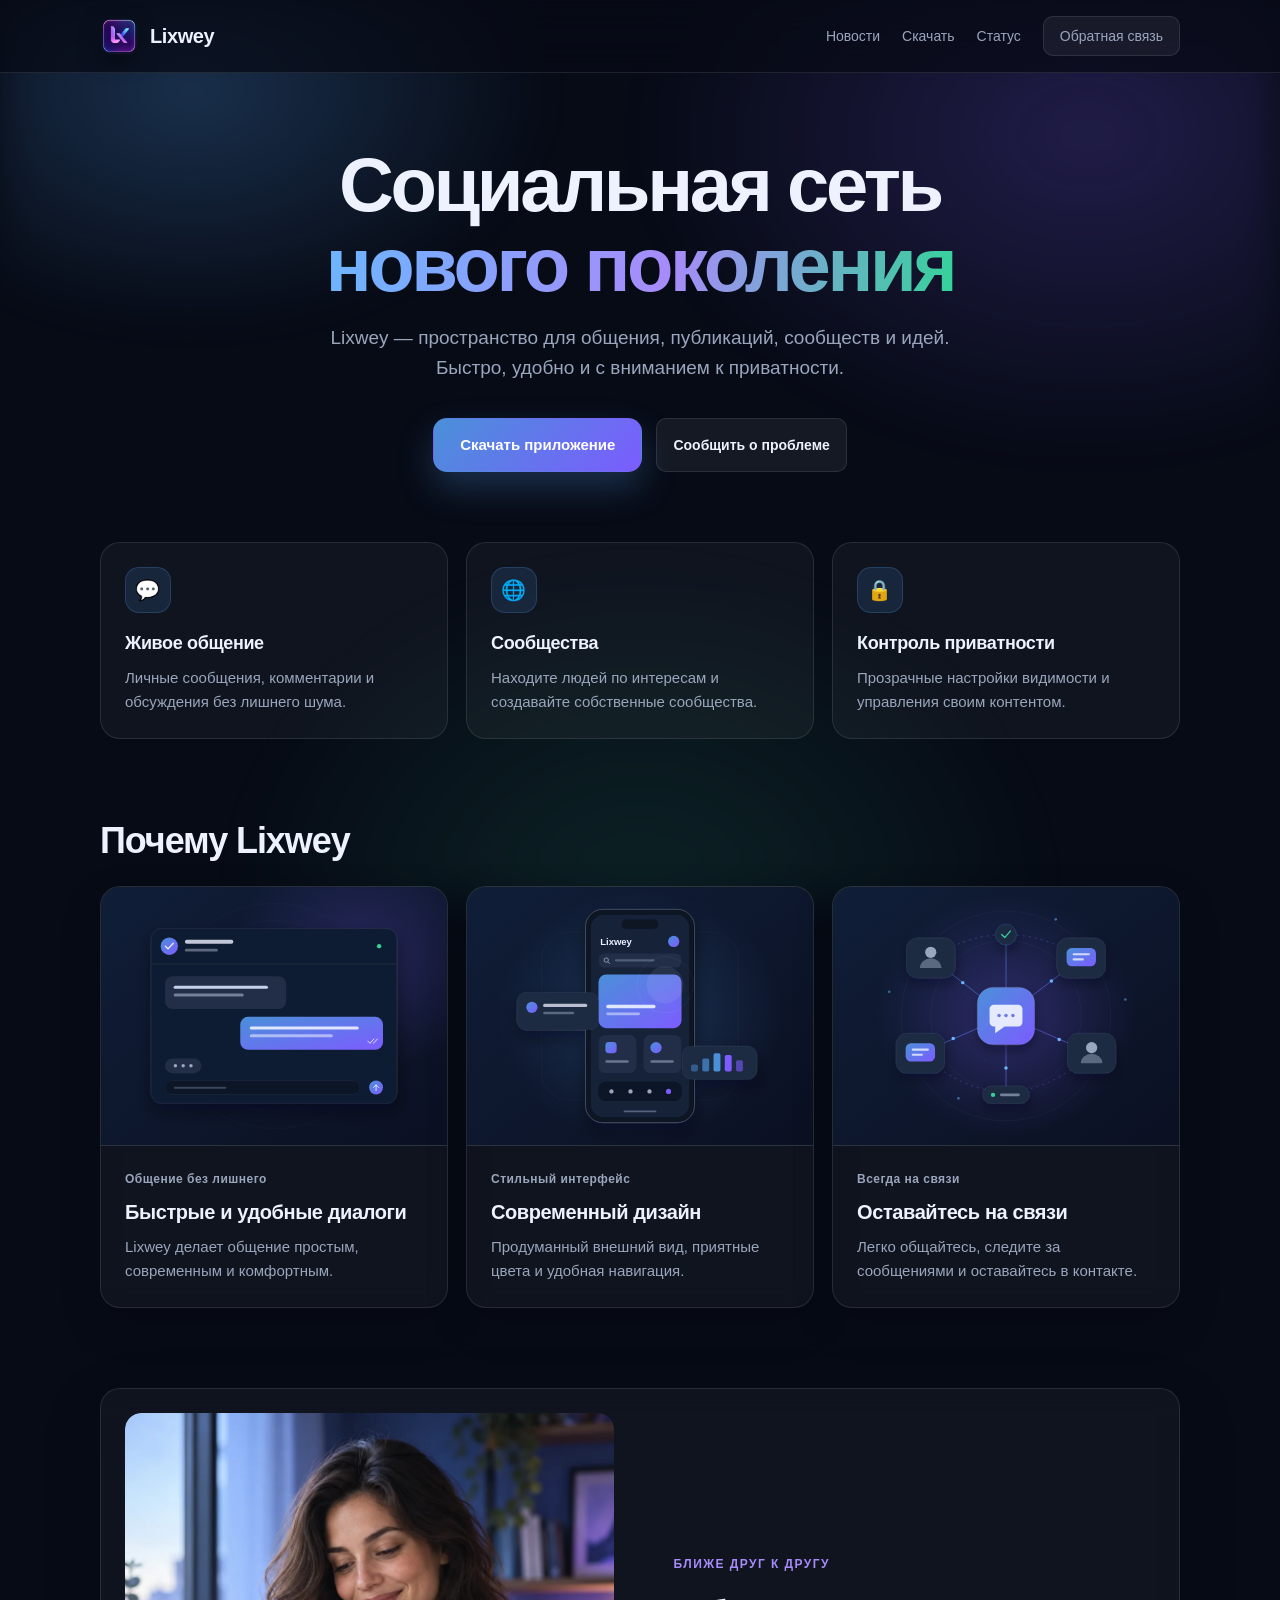
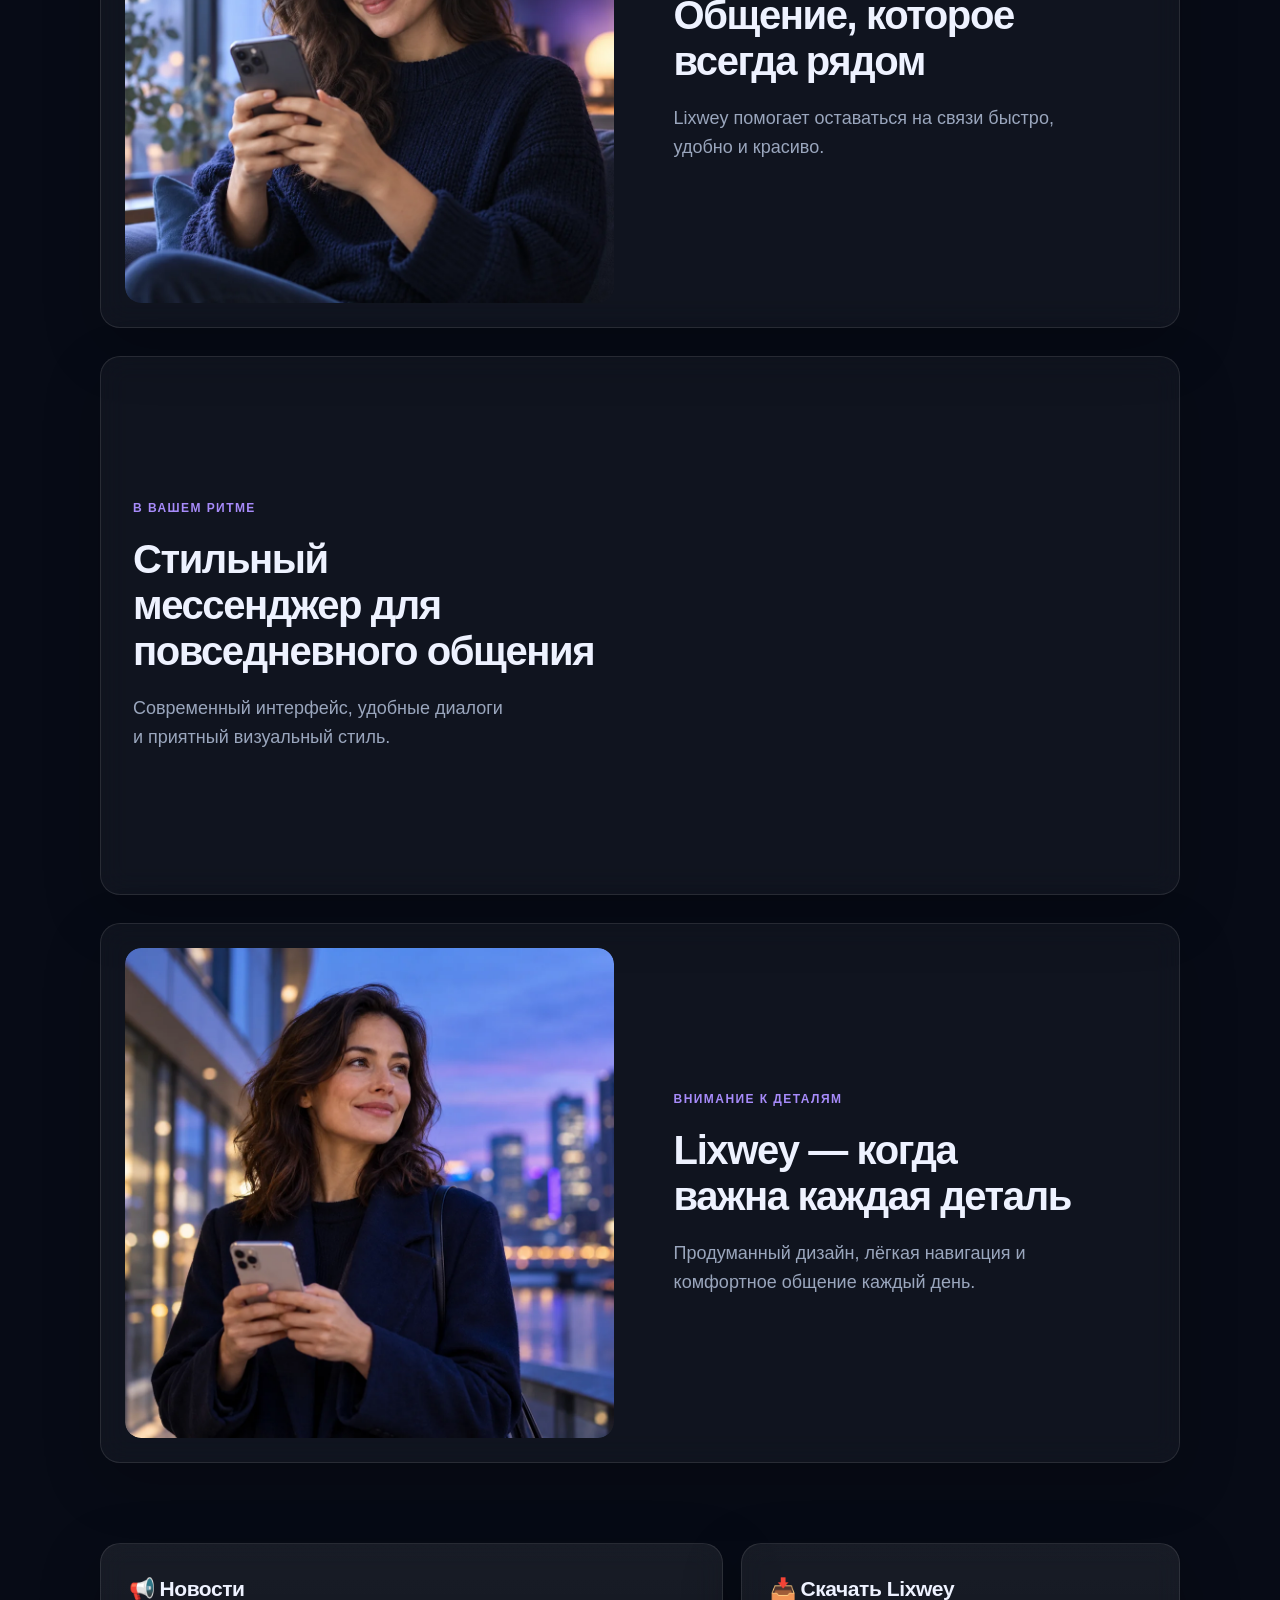
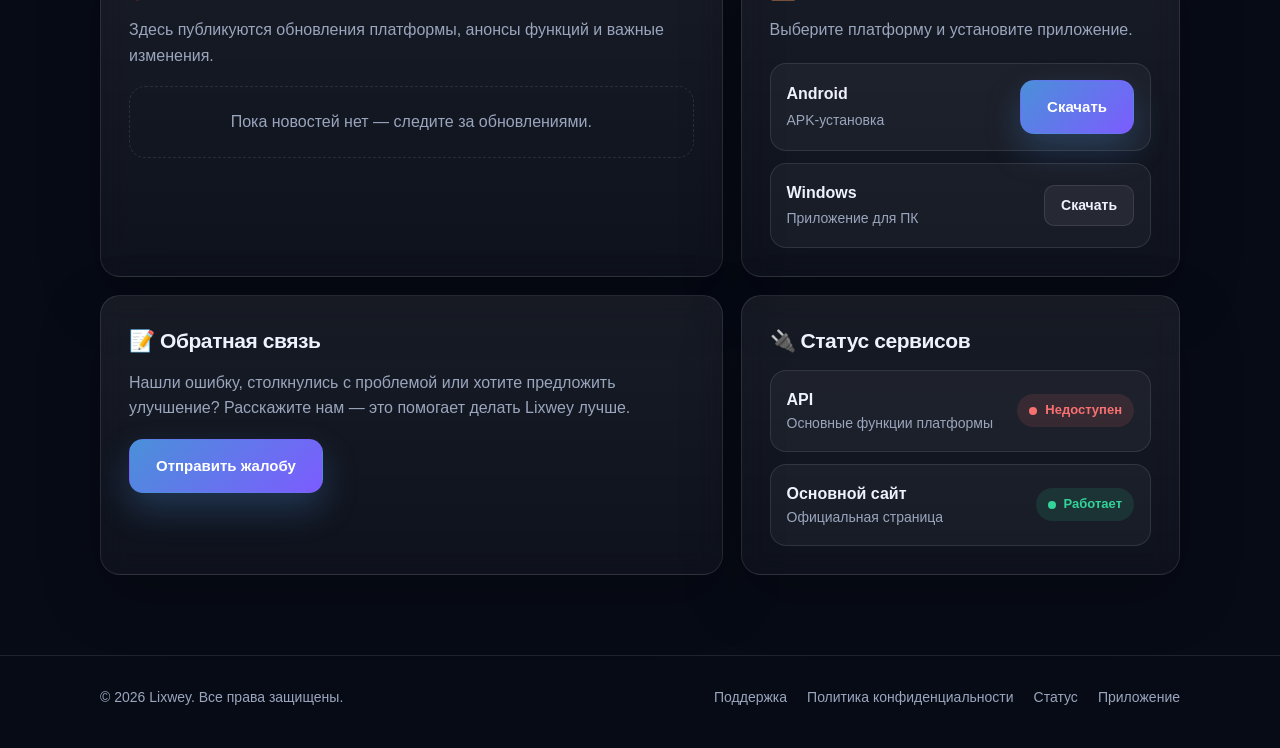
==== index.html @ d2d4502a "Add Windows download page" ====
<!DOCTYPE html>
<html lang="ru">
<head>
  <meta charset="utf-8">
  <meta name="viewport" content="width=device-width, initial-scale=1">
  <title>Lixwey — социальная сеть нового поколения</title>
  <meta name="description" content="Lixwey — современная социальная сеть для общения, публикаций и сообществ.">
  <link rel="icon" type="image/png" href="favicon.png">
  <link rel="apple-touch-icon" href="favicon.png">
    <link rel="stylesheet" href="css/style.css">
  
  <style>
    /* Стили только для главной страницы */
    .hero { padding: 48px 0 70px; text-align: center; }
    .badge { display: inline-flex; align-items: center; gap: 8px; padding: 7px 14px; border-radius: 999px; border: 1px solid var(--border); background: rgba(255, 255, 255, .05); color: var(--muted); font-size: 13px; font-weight: 600; }
    .badge::before { content: ""; width: 8px; height: 8px; border-radius: 50%; background: var(--ok); box-shadow: 0 0 0 4px rgba(52, 211, 153, .15); }
    h1 { margin: 24px auto 18px; max-width: 820px; font-size: clamp(40px, 7vw, 76px); line-height: 1.05; letter-spacing: -.045em; font-weight: 850; }
    .gradient-text { background: linear-gradient(100deg, #6cb6ff, #a78bfa 55%, #34d399); -webkit-background-clip: text; background-clip: text; color: transparent; }
    .hero p { max-width: 620px; margin: 0 auto 34px; color: var(--muted); font-size: clamp(16px, 2vw, 19px); }
    .actions { display: flex; flex-wrap: wrap; justify-content: center; gap: 14px; }
    
    .grid { display: grid; grid-template-columns: repeat(12, 1fr); gap: 18px; padding-bottom: 80px; }
    .card { grid-column: span 12; padding: 28px; border-radius: var(--radius); border: 1px solid var(--border); background: linear-gradient(180deg, rgba(255,255,255,.07), rgba(255,255,255,.03)); backdrop-filter: blur(14px); box-shadow: 0 20px 60px rgba(0,0,0,.25); transition: transform .25s ease, border-color .25s ease; }
    .card:hover { transform: translateY(-4px); border-color: rgba(124, 92, 255, .35); }
    .card h2 { display: flex; align-items: center; gap: 10px; margin-bottom: 12px; font-size: 21px; letter-spacing: -.02em; }
    .card p { color: var(--muted); }
    .span-7 { grid-column: span 7; }
    .span-5 { grid-column: span 5; }
    
    .empty { margin-top: 18px; padding: 22px; text-align: center; border: 1px dashed var(--border); border-radius: 16px; color: var(--muted); }
    .download-list { margin-top: 20px; display: grid; gap: 12px; }
    .platform { display: flex; align-items: center; justify-content: space-between; gap: 16px; padding: 16px; border-radius: 16px; background: rgba(255,255,255,.04); border: 1px solid var(--border); }
    .platform strong { display: block; }
    .platform span { color: var(--muted); font-size: 14px; }
    
    .status { display: inline-flex; align-items: center; gap: 8px; padding: 6px 12px; border-radius: 999px; font-size: 13px; font-weight: 700; white-space: nowrap; }
    .status::before { content: ""; width: 8px; height: 8px; border-radius: 50%; background: currentColor; }
    .status-ok { color: var(--ok); background: rgba(52, 211, 153, .12); }
    .status-warn { color: var(--warn); background: rgba(251, 191, 36, .12); }
    .status-err { color: #f87171; background: rgba(248, 113, 113, .12); }
    .status-row { display: flex; align-items: center; justify-content: space-between; gap: 14px; padding: 16px; border-radius: 16px; background: rgba(255,255,255,.04); border: 1px solid var(--border); }
    .status-row + .status-row { margin-top: 12px; }
    
    .features { display: grid; grid-template-columns: repeat(3, 1fr); gap: 18px; margin-bottom: 80px; }
    .feature { padding: 24px; border-radius: var(--radius); border: 1px solid var(--border); background: rgba(255,255,255,.04); }
    .feature-icon { width: 46px; height: 46px; display: grid; place-items: center; margin-bottom: 16px; border-radius: 14px; font-size: 20px; background: rgba(74, 144, 217, .15); border: 1px solid rgba(74, 144, 217, .25); }
    .feature h3 { margin-bottom: 8px; font-size: 18px; letter-spacing: -.02em; }
    .feature p { color: var(--muted); font-size: 15px; }
    
    .lixwey-showcase { margin-bottom: 80px; }
    .lixwey-showcase h2 { margin-bottom: 24px; font-size: clamp(26px, 4vw, 36px); line-height: 1.2; letter-spacing: -.03em; }
    .lixwey-showcase-grid { display: grid; grid-template-columns: repeat(3, minmax(0, 1fr)); gap: 18px; }
    .lixwey-showcase-card { min-width: 0; overflow: hidden; border-radius: var(--radius); border: 1px solid var(--border); background: rgba(255,255,255,.04); backdrop-filter: blur(14px); box-shadow: 0 16px 40px rgba(0,0,0,.18); transition: transform .25s ease, border-color .25s ease; }
    .lixwey-showcase-card img { display: block; width: 100%; height: auto; aspect-ratio: 4 / 3; object-fit: cover; border-bottom: 1px solid var(--border); background: rgba(74,144,217,.08); color: var(--muted); font-size: 14px; }
    .lixwey-showcase-card figcaption { padding: 24px; }
    .lixwey-showcase-label { display: block; margin-bottom: 10px; color: var(--muted); font-size: 12px; font-weight: 600; letter-spacing: .04em; }
    .lixwey-showcase-card h3 { margin-bottom: 10px; font-size: 20px; line-height: 1.3; letter-spacing: -.02em; }
    .lixwey-showcase-card p { color: var(--muted); font-size: 15px; }
    @media (hover: hover) and (prefers-reduced-motion: no-preference) {
      .lixwey-showcase-card:hover { transform: translateY(-4px); border-color: rgba(124,92,255,.35); }
    }
    @media (max-width: 900px) {
      .lixwey-showcase-grid { grid-template-columns: repeat(2, minmax(0, 1fr)); }
    }
    @media (max-width: 600px) {
      .lixwey-showcase { margin-bottom: 56px; }
      .lixwey-showcase-grid { grid-template-columns: 1fr; }
      .lixwey-showcase-card figcaption { padding: 20px; }
    }

    .lixwey-promo-feed { display: grid; gap: 28px; margin-bottom: 80px; }
    .lixwey-promo { display: grid; grid-template-columns: repeat(2, minmax(0, 1fr)); align-items: center; gap: clamp(24px, 4vw, 56px); padding: 24px; border: 1px solid var(--border); border-radius: var(--radius); background: rgba(255,255,255,.04); backdrop-filter: blur(14px); box-shadow: 0 20px 60px rgba(0,0,0,.2); }
    .lixwey-promo-media { min-width: 0; overflow: hidden; border-radius: 16px; }
    .lixwey-promo-media img { display: block; width: 100%; height: auto; aspect-ratio: 1; object-fit: cover; border-radius: inherit; }
    .lixwey-promo-copy { min-width: 0; padding: 16px 8px; }
    .lixwey-promo-label { display: block; margin-bottom: 18px; color: #a78bfa; font-size: 12px; font-weight: 700; letter-spacing: .12em; text-transform: uppercase; }
    .lixwey-promo h2 { margin-bottom: 20px; font-size: clamp(28px, 3.3vw, 40px); line-height: 1.15; letter-spacing: -.035em; text-wrap: balance; }
    .lixwey-promo p { max-width: 38ch; color: var(--muted); font-size: clamp(16px, 1.6vw, 18px); }
    @media (max-width: 700px) {
      .lixwey-promo-feed { gap: 20px; margin-bottom: 56px; }
      .lixwey-promo { grid-template-columns: 1fr; gap: 8px; padding: 16px; }
      .lixwey-promo-copy { padding: 20px 8px 12px; }
      .lixwey-promo--reverse .lixwey-promo-media { grid-row: 1; }
    }

    .reveal { opacity: 0; transform: translateY(22px); animation: reveal .7s ease forwards; }
    .reveal:nth-child(2) { animation-delay: .08s; }
    .reveal:nth-child(3) { animation-delay: .16s; }
    .reveal:nth-child(4) { animation-delay: .24s; }
    @keyframes reveal { to { opacity: 1; transform: translateY(0); } }
    
    @media (max-width: 900px) {
      .span-7, .span-5 { grid-column: span 12; }
      .features { grid-template-columns: 1fr; }
      .hero { padding: 70px 0 50px; }
    }
  </style>
</head>
<body>
  <div class="aurora"></div>

  <nav class="nav">
    <div class="container nav-inner">
      <div class="logo">
        <img src="favicon.png" alt="Логотип Lixwey" class="logo-img">
        Lixwey
        </div>
      <div class="nav-links">
        <a href="#news">Новости</a>
        <a href="#download">Скачать</a>
        <a href="#status">Статус</a>
        <a href="reports/" class="btn btn-ghost">Обратная связь</a>
      </div>
    </div>
  </nav>

  <header class="hero container">
    <h1 class="reveal">
        Социальная сеть <span class="gradient-text">нового поколения</span>
    </h1>
    <p class="reveal">
      Lixwey — пространство для общения, публикаций, сообществ и идей. Быстро, удобно и с вниманием к приватности.
    </p>
    <div class="actions reveal">
      <a href="#download" class="btn btn-primary">Скачать приложение</a>
      <a href="reports/" class="btn btn-ghost">Сообщить о проблеме</a>
    </div>
  </header>

  <main class="container">
    <section class="features">
      <article class="feature reveal">
        <div class="feature-icon">💬</div>
        <h3>Живое общение</h3>
        <p>Личные сообщения, комментарии и обсуждения без лишнего шума.</p>
      </article>
      <article class="feature reveal">
        <div class="feature-icon">🌐</div>
        <h3>Сообщества</h3>
        <p>Находите людей по интересам и создавайте собственные сообщества.</p>
      </article>
      <article class="feature reveal">
        <div class="feature-icon">🔒</div>
        <h3>Контроль приватности</h3>
        <p>Прозрачные настройки видимости и управления своим контентом.</p>
      </article>
    </section>

    <section class="lixwey-showcase" aria-labelledby="lixwey-showcase-title">
      <h2 id="lixwey-showcase-title">Почему Lixwey</h2>
      <div class="lixwey-showcase-grid">
        <figure class="lixwey-showcase-card">
          <img src="images/lixwey-feature-1.svg" alt="Иллюстрация диалога: окно переписки с сообщениями" width="800" height="600" loading="lazy" decoding="async">
          <figcaption>
            <span class="lixwey-showcase-label">Общение без лишнего</span>
            <h3>Быстрые и удобные диалоги</h3>
            <p>Lixwey делает общение простым, современным и комфортным.</p>
          </figcaption>
        </figure>
        <figure class="lixwey-showcase-card">
          <img src="images/lixwey-feature-2.svg" alt="Иллюстрация смартфона с интерфейсом и UI-карточками" width="800" height="600" loading="lazy" decoding="async">
          <figcaption>
            <span class="lixwey-showcase-label">Стильный интерфейс</span>
            <h3>Современный дизайн</h3>
            <p>Продуманный внешний вид, приятные цвета и удобная навигация.</p>
          </figcaption>
        </figure>
        <figure class="lixwey-showcase-card">
          <img src="images/lixwey-feature-3.svg" alt="Иллюстрация цифровой сети: сообщения и профили, соединённые линиями" width="800" height="600" loading="lazy" decoding="async">
          <figcaption>
            <span class="lixwey-showcase-label">Всегда на связи</span>
            <h3>Оставайтесь на связи</h3>
            <p>Легко общайтесь, следите за сообщениями и оставайтесь в контакте.</p>
          </figcaption>
        </figure>
      </div>
    </section>

    
    <div class="lixwey-promo-feed">
      <section class="lixwey-promo" aria-labelledby="lixwey-promo-title-1">
        <div class="lixwey-promo-media">
          <img src="images/lixwey-person-1.webp" alt="Девушка с iPhone у окна улыбается, читая сообщения" width="1024" height="1024" loading="lazy" decoding="async">
        </div>
        <div class="lixwey-promo-copy">
          <span class="lixwey-promo-label">Ближе друг к другу</span>
          <h2 id="lixwey-promo-title-1">Общение, которое всегда рядом</h2>
          <p>Lixwey помогает оставаться на связи быстро, удобно и красиво.</p>
        </div>
      </section>

      <section class="lixwey-promo lixwey-promo--reverse" aria-labelledby="lixwey-promo-title-2">
        <div class="lixwey-promo-copy">
          <span class="lixwey-promo-label">В вашем ритме</span>
          <h2 id="lixwey-promo-title-2">Стильный мессенджер для повседневного общения</h2>
          <p>Современный интерфейс, удобные диалоги и приятный визуальный стиль.</p>
        </div>
        <div class="lixwey-promo-media">
          <img src="images/lixwey-person-2.webp" alt="Мужчина с iPhone общается в уютном современном кафе" width="1024" height="1024" loading="lazy" decoding="async">
        </div>
      </section>

      <section class="lixwey-promo" aria-labelledby="lixwey-promo-title-3">
        <div class="lixwey-promo-media">
          <img src="images/lixwey-person-3.webp" alt="Девушка держит iPhone на фоне города в мягком вечернем свете" width="1024" height="1024" loading="lazy" decoding="async">
        </div>
        <div class="lixwey-promo-copy">
          <span class="lixwey-promo-label">Внимание к деталям</span>
          <h2 id="lixwey-promo-title-3">Lixwey — когда важна каждая деталь</h2>
          <p>Продуманный дизайн, лёгкая навигация и комфортное общение каждый день.</p>
        </div>
      </section>
    </div>

    <section class="grid" id="news">
      <article class="card span-7 reveal">
        <h2>📢 Новости</h2>
        <p>Здесь публикуются обновления платформы, анонсы функций и важные изменения.</p>
        <div class="empty">
          Пока новостей нет — следите за обновлениями.
        </div>
      </article>

      <article class="card span-5 reveal" id="download">
        <h2>📥 Скачать Lixwey</h2>
        <p>Выберите платформу и установите приложение.</p>
        <div class="download-list">
          <div class="platform">
            <div>
              <strong>Android</strong>
              <span>APK-установка</span>
            </div>
            <a href="#" class="btn btn-primary">Скачать</a>
          </div>
          <div class="platform">
            <div>
              <strong>Windows</strong>
              <span>Приложение для ПК</span>
            </div>
            <a href="/download/windows/" class="btn btn-ghost">Скачать</a>
          </div>
        </div>
      </article>

      <article class="card span-7 reveal">
        <h2>📝 Обратная связь</h2>
        <p>Нашли ошибку, столкнулись с проблемой или хотите предложить улучшение? Расскажите нам — это помогает делать Lixwey лучше.</p>
        <a href="reports/" class="btn btn-primary" style="margin-top:18px;">Отправить жалобу</a>
      </article>

      <article class="card span-5 reveal" id="status">
        <h2>🔌 Статус сервисов</h2>
        <div class="status-row">
          <div>
            <strong>API</strong>
            <div style="color:var(--muted);font-size:14px;">Основные функции платформы</div>
          </div>
          <span class="status status-warn" id="api-status">Проверка…</span>
        </div>
        <div class="status-row">
          <div>
            <strong>Основной сайт</strong>
            <div style="color:var(--muted);font-size:14px;">Официальная страница</div>
          </div>
          <span class="status status-ok">Работает</span>
        </div>
      </article>
    </section>
  </main>

  <footer>
    <div class="container footer-inner">
      <span>© 2026 Lixwey. Все права защищены.</span>
      <div class="footer-links">
        <a href="reports/">Поддержка</a>
        <a href="privacy/">Политика конфиденциальности</a> <!-- НОВАЯ ССЫЛКА -->
        <a href="#status">Статус</a>
        <a href="#download">Приложение</a>
      </div>
    </div>
  </footer>

  <script>
    const apiStatus = document.getElementById("api-status");

    async function checkApi() {
      apiStatus.className = "status status-warn";
      apiStatus.textContent = "Проверка…";

      try {
        const response = await fetch("https://api.lixwey.ru/ping", {
            method: "GET",
            cache: "no-store"
        });

        if (response.ok) {
          apiStatus.className = "status status-ok";
          apiStatus.textContent = "Работает";
        } else {
          apiStatus.className = "status status-err";
          apiStatus.textContent = "Проблемы";
        }
      } catch {
        apiStatus.className = "status status-err";
        apiStatus.textContent = "Недоступен";
      }
    }

    checkApi();
    setInterval(checkApi, 60000);
  </script>
</body>
</html>
---- css/style.css ----
/* Общие стили для всех страниц */
:root {
  --bg: #070b16;
  --bg-soft: #0d1424;
  --card: rgba(255, 255, 255, .06);
  --border: rgba(255, 255, 255, .10);
  --text: #eef2ff;
  --muted: #9aa6bd;
  --accent: #4a90d9;
  --accent-2: #7c5cff;
  --ok: #34d399;
  --warn: #fbbf24;
  --radius: 20px;
}

* { margin: 0; padding: 0; box-sizing: border-box; }
html { scroll-behavior: smooth; }

body {
  font-family: "Inter", -apple-system, BlinkMacSystemFont, "Segoe UI", Roboto, Arial, sans-serif;
  background: var(--bg);
  color: var(--text);
  line-height: 1.6;
  min-height: 100vh;
  overflow-x: hidden;
}

/* Фон */
.aurora {
  position: fixed;
  inset: 0;
  z-index: -1;
  background:
    radial-gradient(600px 400px at 15% 10%, rgba(74, 144, 217, .28), transparent 60%),
    radial-gradient(700px 500px at 85% 15%, rgba(124, 92, 255, .22), transparent 65%),
    radial-gradient(600px 500px at 50% 100%, rgba(52, 211, 153, .12), transparent 70%);
  filter: blur(20px);
}

.container {
  width: min(1080px, calc(100% - 40px));
  margin: 0 auto;
}

/* Верхняя навигация */
.nav {
  position: sticky;
  top: 0;
  z-index: 10;
  backdrop-filter: blur(18px);
  background: rgba(7, 11, 22, .72);
  border-bottom: 1px solid var(--border);
}

.nav-inner {
  display: flex;
  align-items: center;
  justify-content: space-between;
  gap: 20px;
  padding: 16px 0;
}

.logo {
  display: flex;
  align-items: center;
  gap: 12px;
  font-weight: 800;
  font-size: 20px;
  letter-spacing: -.02em;
  text-decoration: none;
  color: var(--text);
}

.logo-img {
  width: 38px;
  height: 38px;
  border-radius: 10px;
  object-fit: cover;
  box-shadow: 0 8px 22px rgba(0, 0, 0, .35);
}

.nav-links {
  display: flex;
  align-items: center;
  gap: 22px;
}

.nav-links a {
  color: var(--muted);
  text-decoration: none;
  font-size: 14px;
  font-weight: 500;
  transition: color .2s ease;
}

.nav-links a:hover { color: var(--text); }

/* Кнопки */
.btn {
  display: inline-flex;
  align-items: center;
  justify-content: center;
  gap: 10px;
  padding: 14px 26px;
  border-radius: 14px;
  text-decoration: none;
  font-weight: 700;
  font-size: 15px;
  border: 1px solid transparent;
  transition: transform .2s ease, box-shadow .2s ease, background .2s ease, border-color .2s ease;
  cursor: pointer;
}

.btn-primary {
  color: white;
  background: linear-gradient(135deg, var(--accent), var(--accent-2));
  box-shadow: 0 16px 35px rgba(74, 144, 217, .28);
}

.btn-primary:hover {
  transform: translateY(-2px);
  box-shadow: 0 20px 45px rgba(124, 92, 255, .35);
}

.btn-ghost {
  color: var(--text);
  background: rgba(255, 255, 255, .06);
  border-color: var(--border);
  padding: 8px 16px;
  border-radius: 10px;
  font-size: 14px;
}

.btn-ghost:hover {
  background: rgba(255, 255, 255, .1);
  transform: translateY(-2px);
}

/* Подвал */
footer {
  border-top: 1px solid var(--border);
  padding: 30px 0 40px;
  color: var(--muted);
  font-size: 14px;
}
.footer-inner {
  display: flex;
  flex-wrap: wrap;
  align-items: center;
  justify-content: space-between;
  gap: 16px;
}
.footer-links { display: flex; gap: 20px; }
.footer-links a { color: var(--muted); text-decoration: none; }
.footer-links a:hover { color: var(--text); }

@media (max-width: 900px) {
  .nav-links a:not(.btn) { display: none; }
}
@media (max-width: 600px) {
  .container { width: calc(100% - 28px); }
  .nav-inner { padding: 12px 0; }
  .footer-inner { flex-direction: column; text-align: center; }
}



/* Кастомный темный скроллбар */
::-webkit-scrollbar {
  width: 10px;               /* Ширина скроллбара */
  height: 10px;              /* Высота для горизонтального */
}

::-webkit-scrollbar-track {
  background: var(--bg);     /* Цвет дорожки (как фон страницы) */
}

::-webkit-scrollbar-thumb {
  background: #2a354a;       /* Цвет ползунка (темно-синий/серый) */
  border-radius: 5px;        /* Закругление */
  border: 2px solid var(--bg); /* Отступы, чтобы ползунок казался тоньше */
}

::-webkit-scrollbar-thumb:hover {
  background: #4a90d9;       /* Синий цвет при наведении (в тон акценту) */
}

/* Поддержка скроллбара в Firefox */
* {
  scrollbar-width: thin;
  scrollbar-color: #2a354a var(--bg);
}
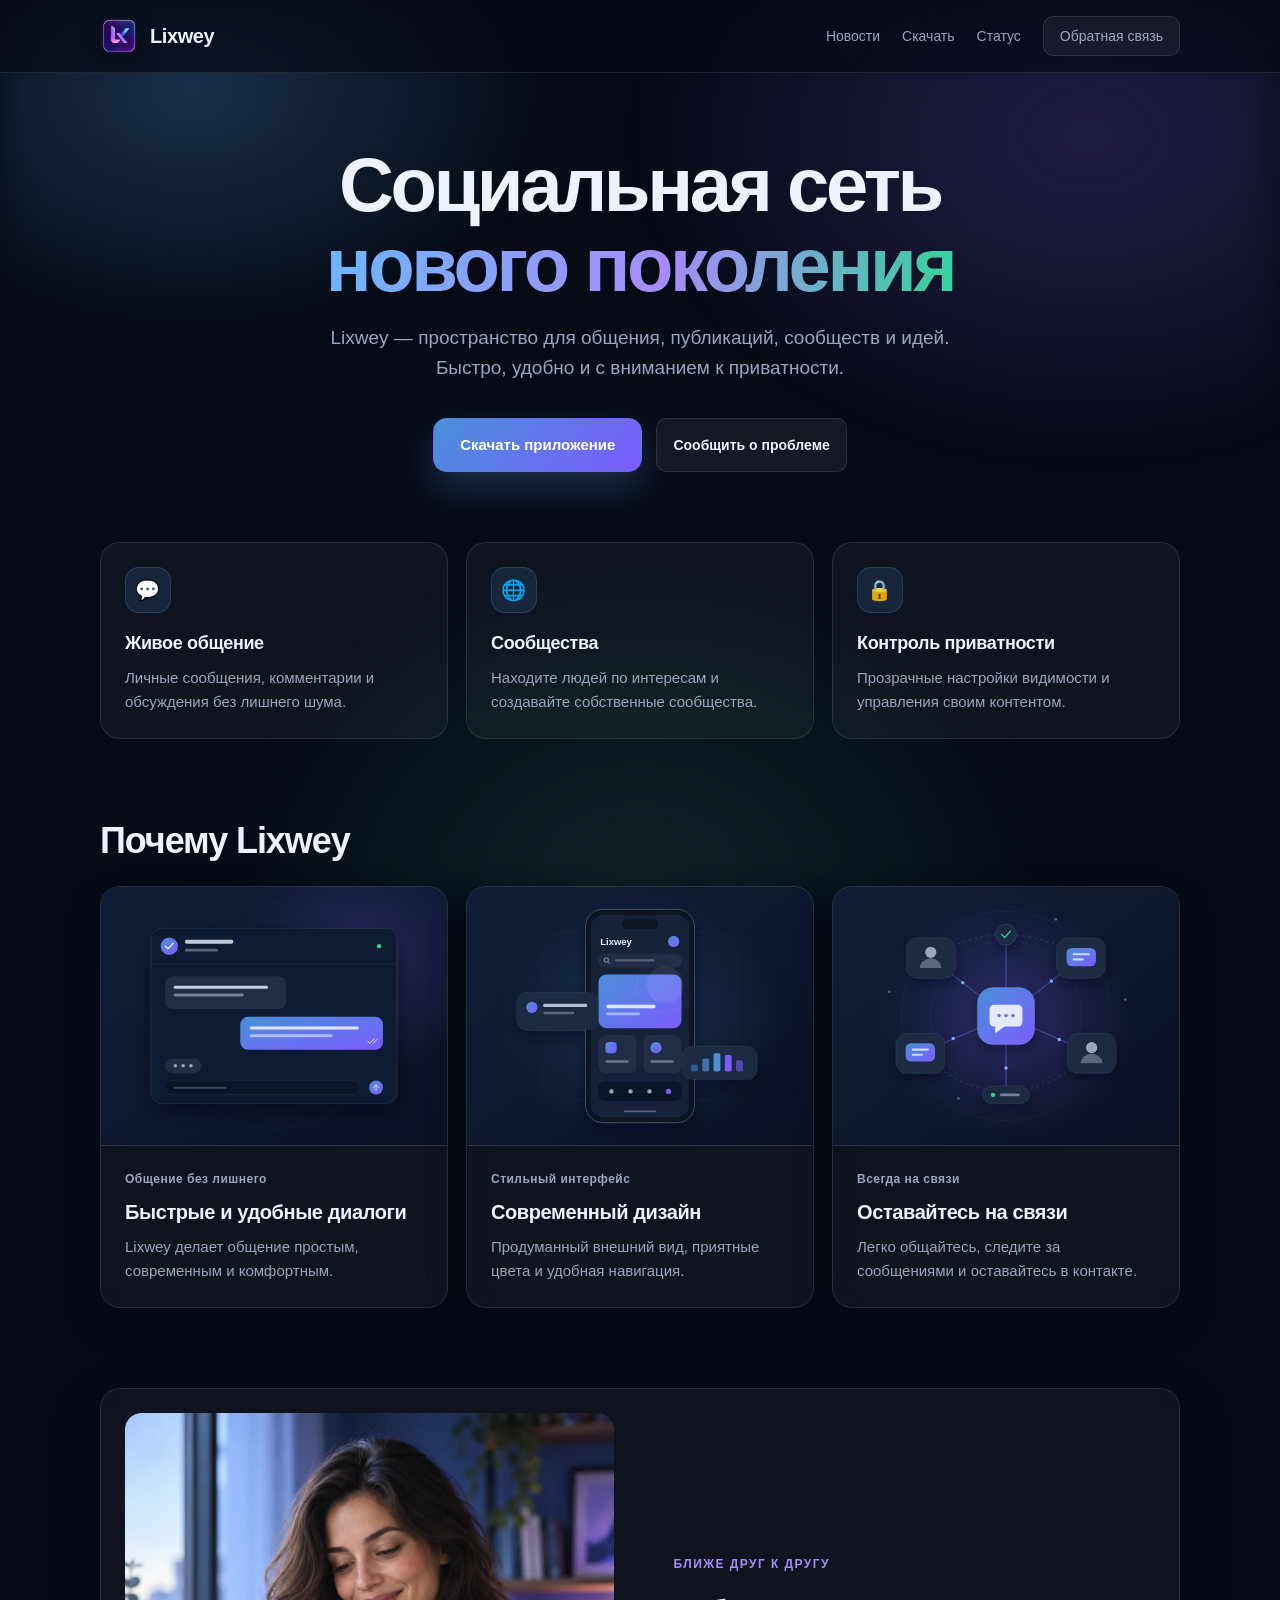
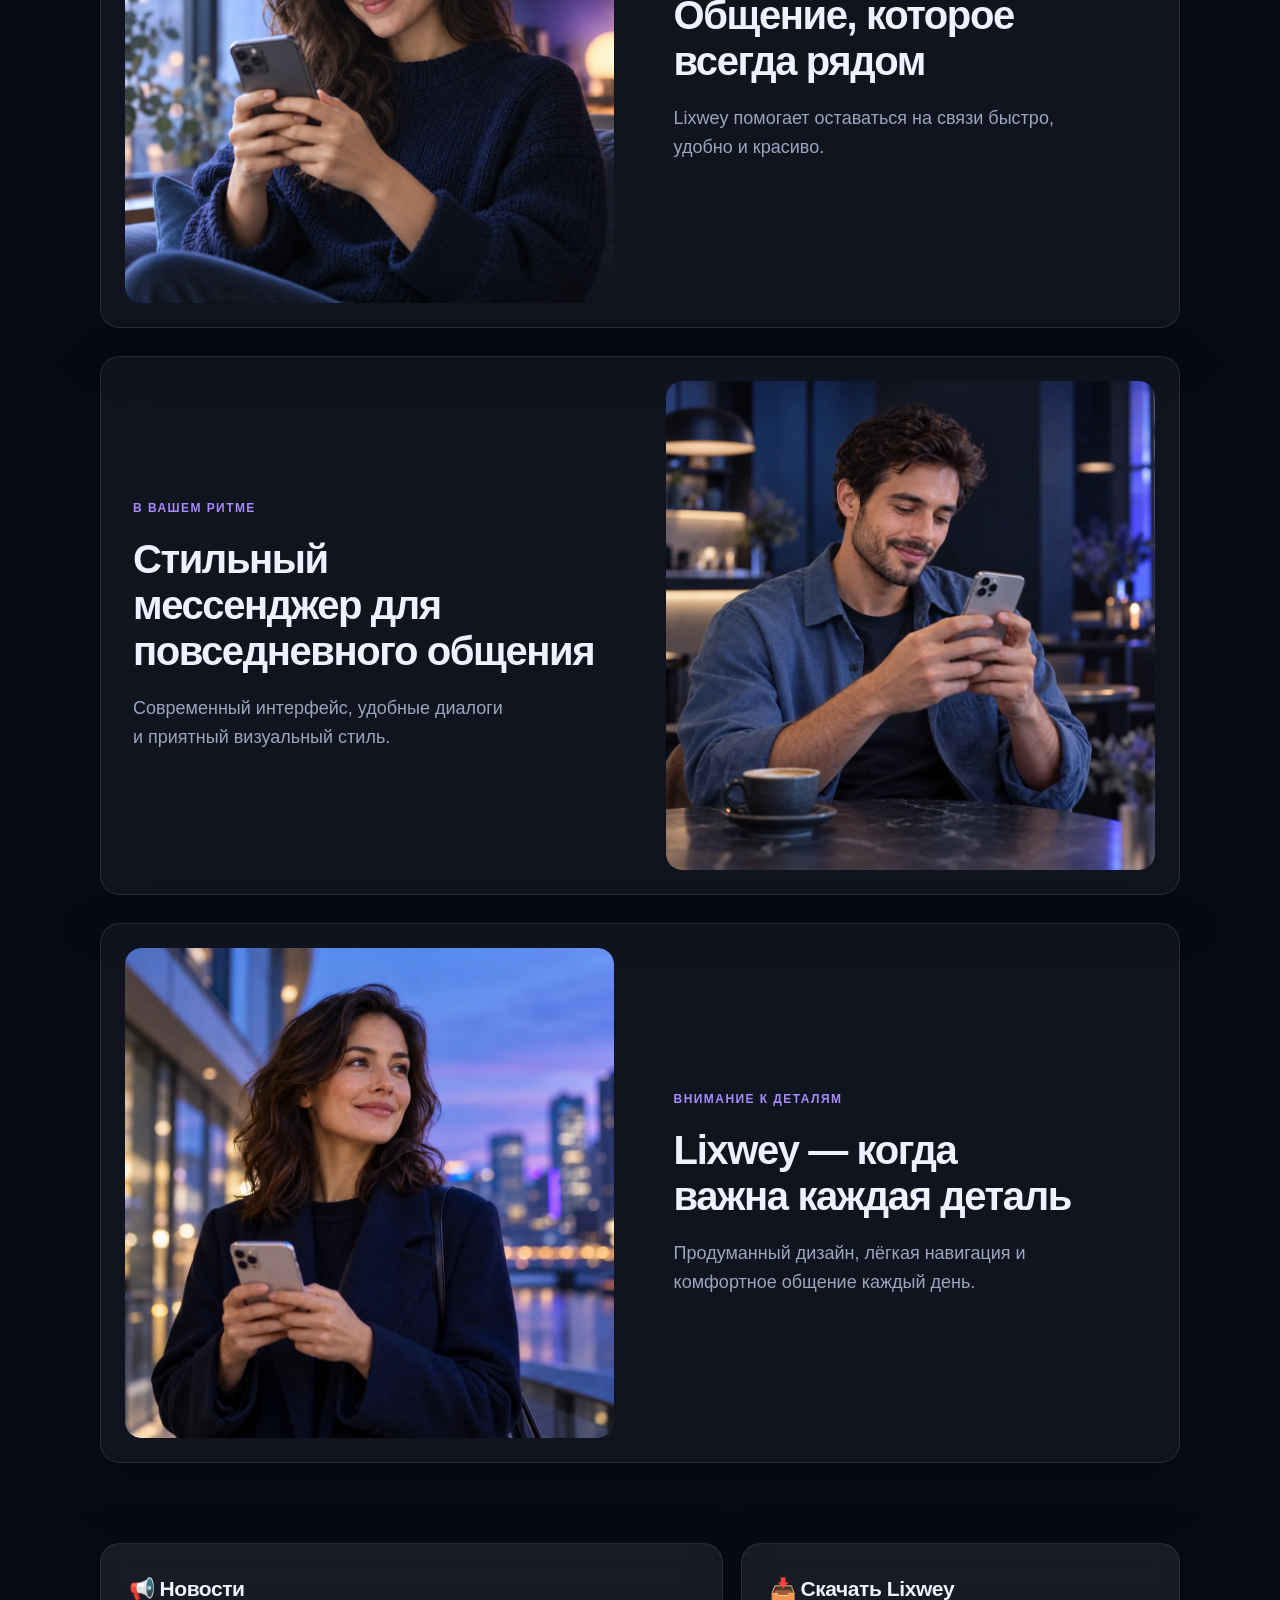
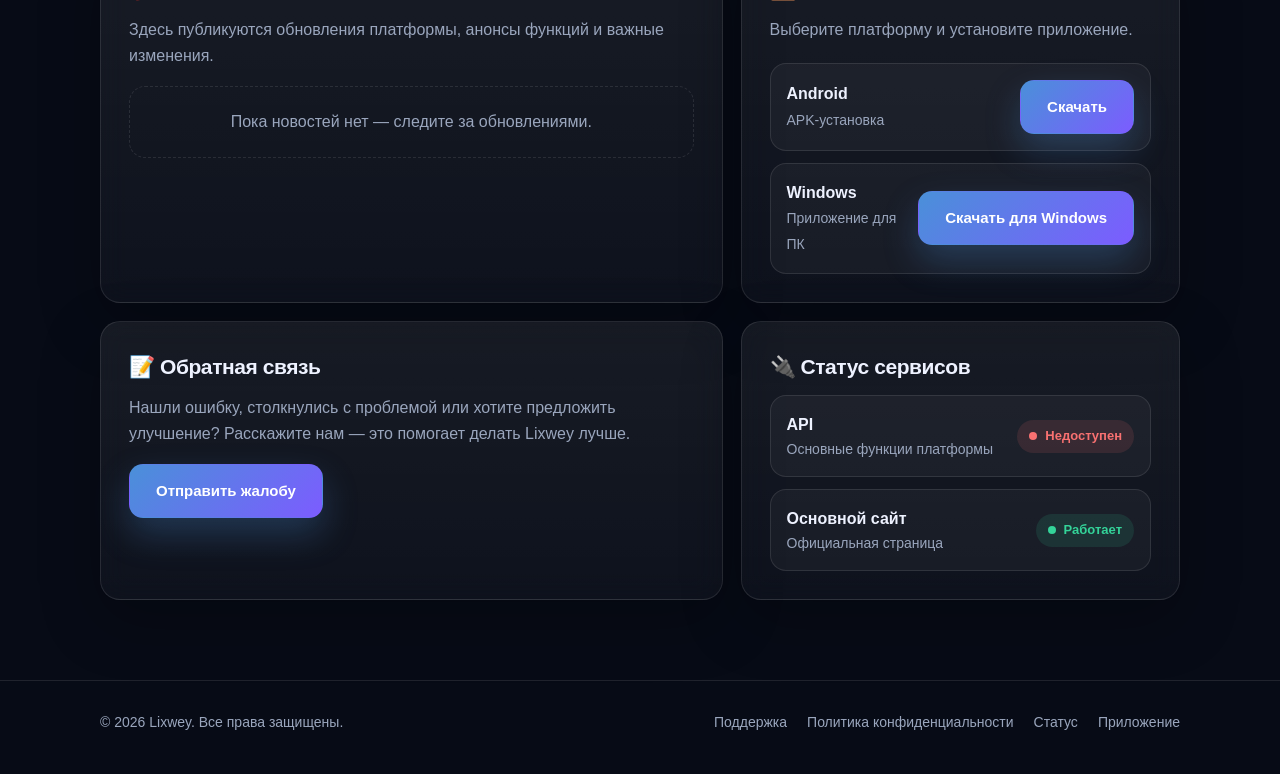
==== commit f27ad859: "исправление сайта страницы скачивания установщика виндовс" ====
--- a/index.html
+++ b/index.html
@@ -32,6 +32,9 @@
     .platform { display: flex; align-items: center; justify-content: space-between; gap: 16px; padding: 16px; border-radius: 16px; background: rgba(255,255,255,.04); border: 1px solid var(--border); }
     .platform strong { display: block; }
     .platform span { color: var(--muted); font-size: 14px; }
+    .platform-windows { flex-wrap: wrap; }
+    .platform-windows > div { flex: 1; min-width: 90px; }
+    .platform-windows .btn { flex-shrink: 0; }
     
     .status { display: inline-flex; align-items: center; gap: 8px; padding: 6px 12px; border-radius: 999px; font-size: 13px; font-weight: 700; white-space: nowrap; }
     .status::before { content: ""; width: 8px; height: 8px; border-radius: 50%; background: currentColor; }
@@ -232,12 +235,12 @@
             </div>
             <a href="#" class="btn btn-primary">Скачать</a>
           </div>
-          <div class="platform">
+          <div class="platform platform-windows">
             <div>
               <strong>Windows</strong>
               <span>Приложение для ПК</span>
             </div>
-            <a href="/download/windows/" class="btn btn-ghost">Скачать</a>
+            <a href="/download/windows/" class="btn btn-primary">Скачать для Windows</a>
           </div>
         </div>
       </article>
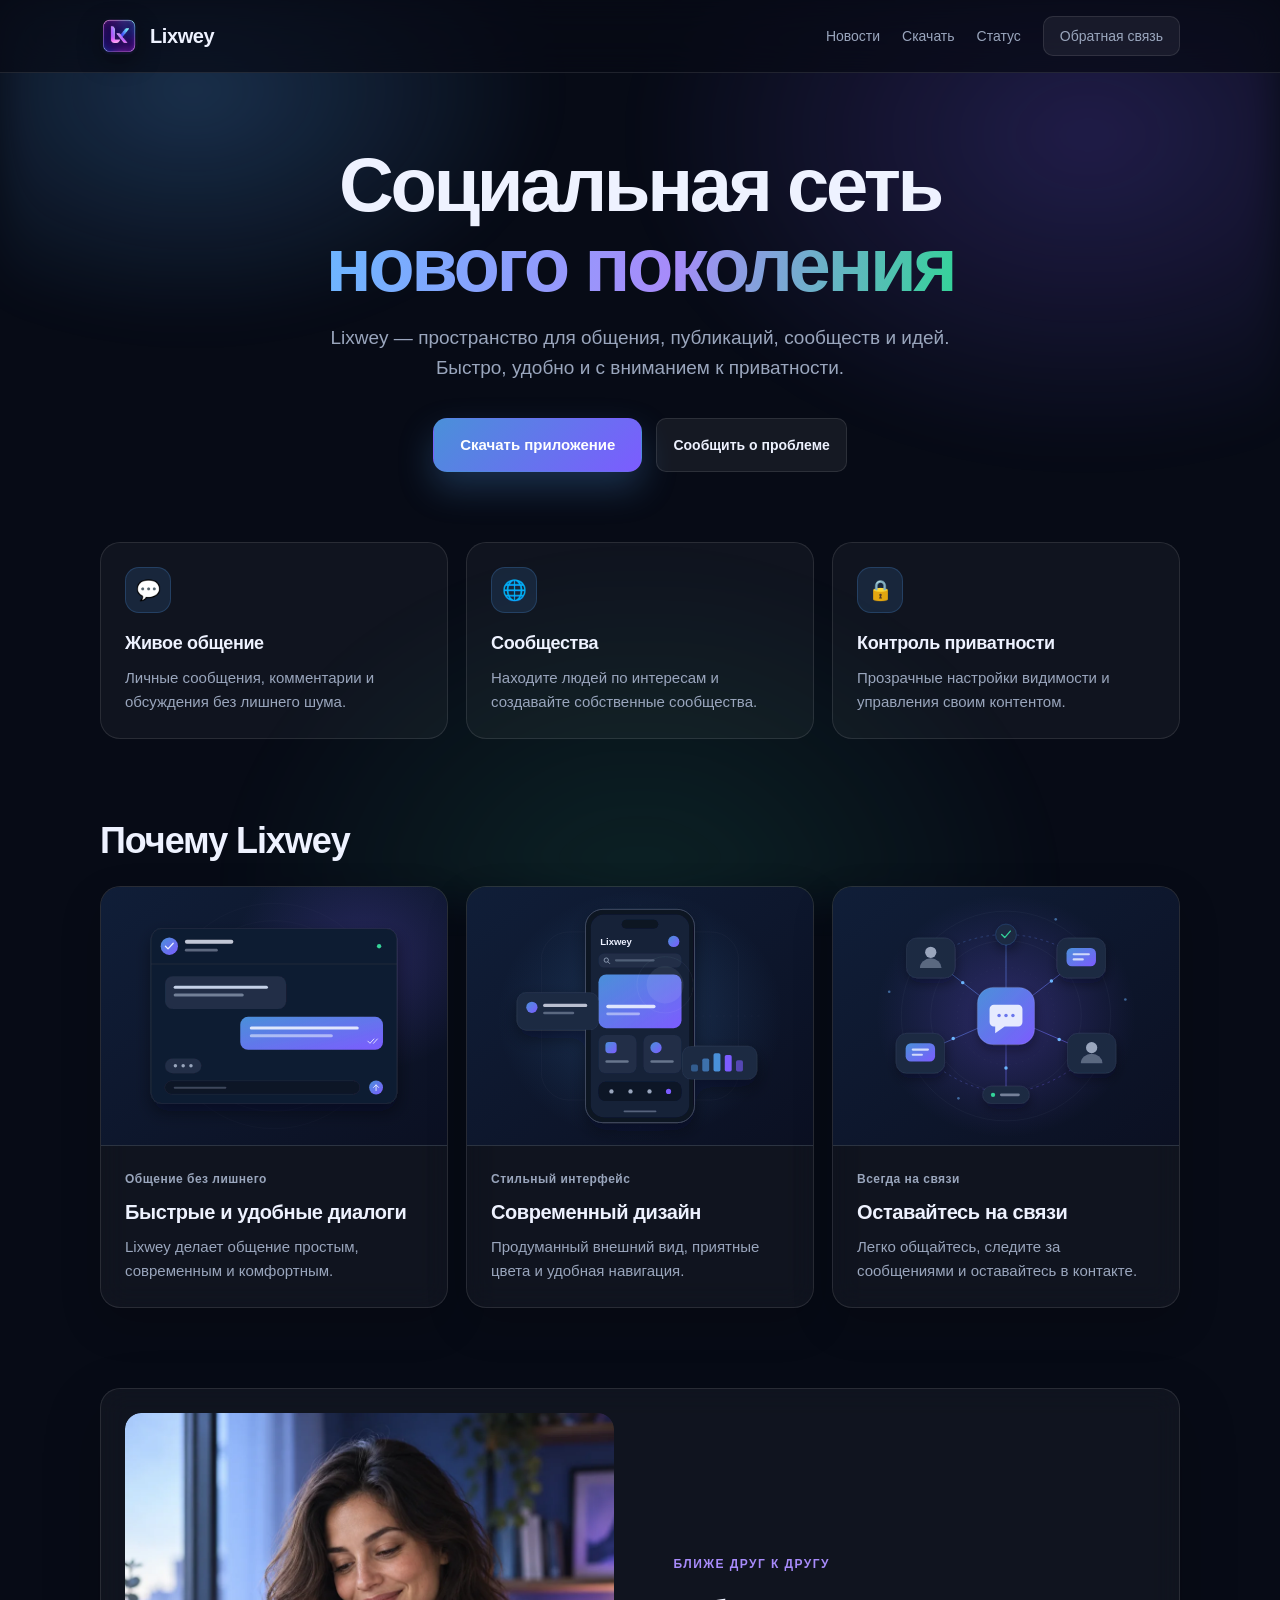
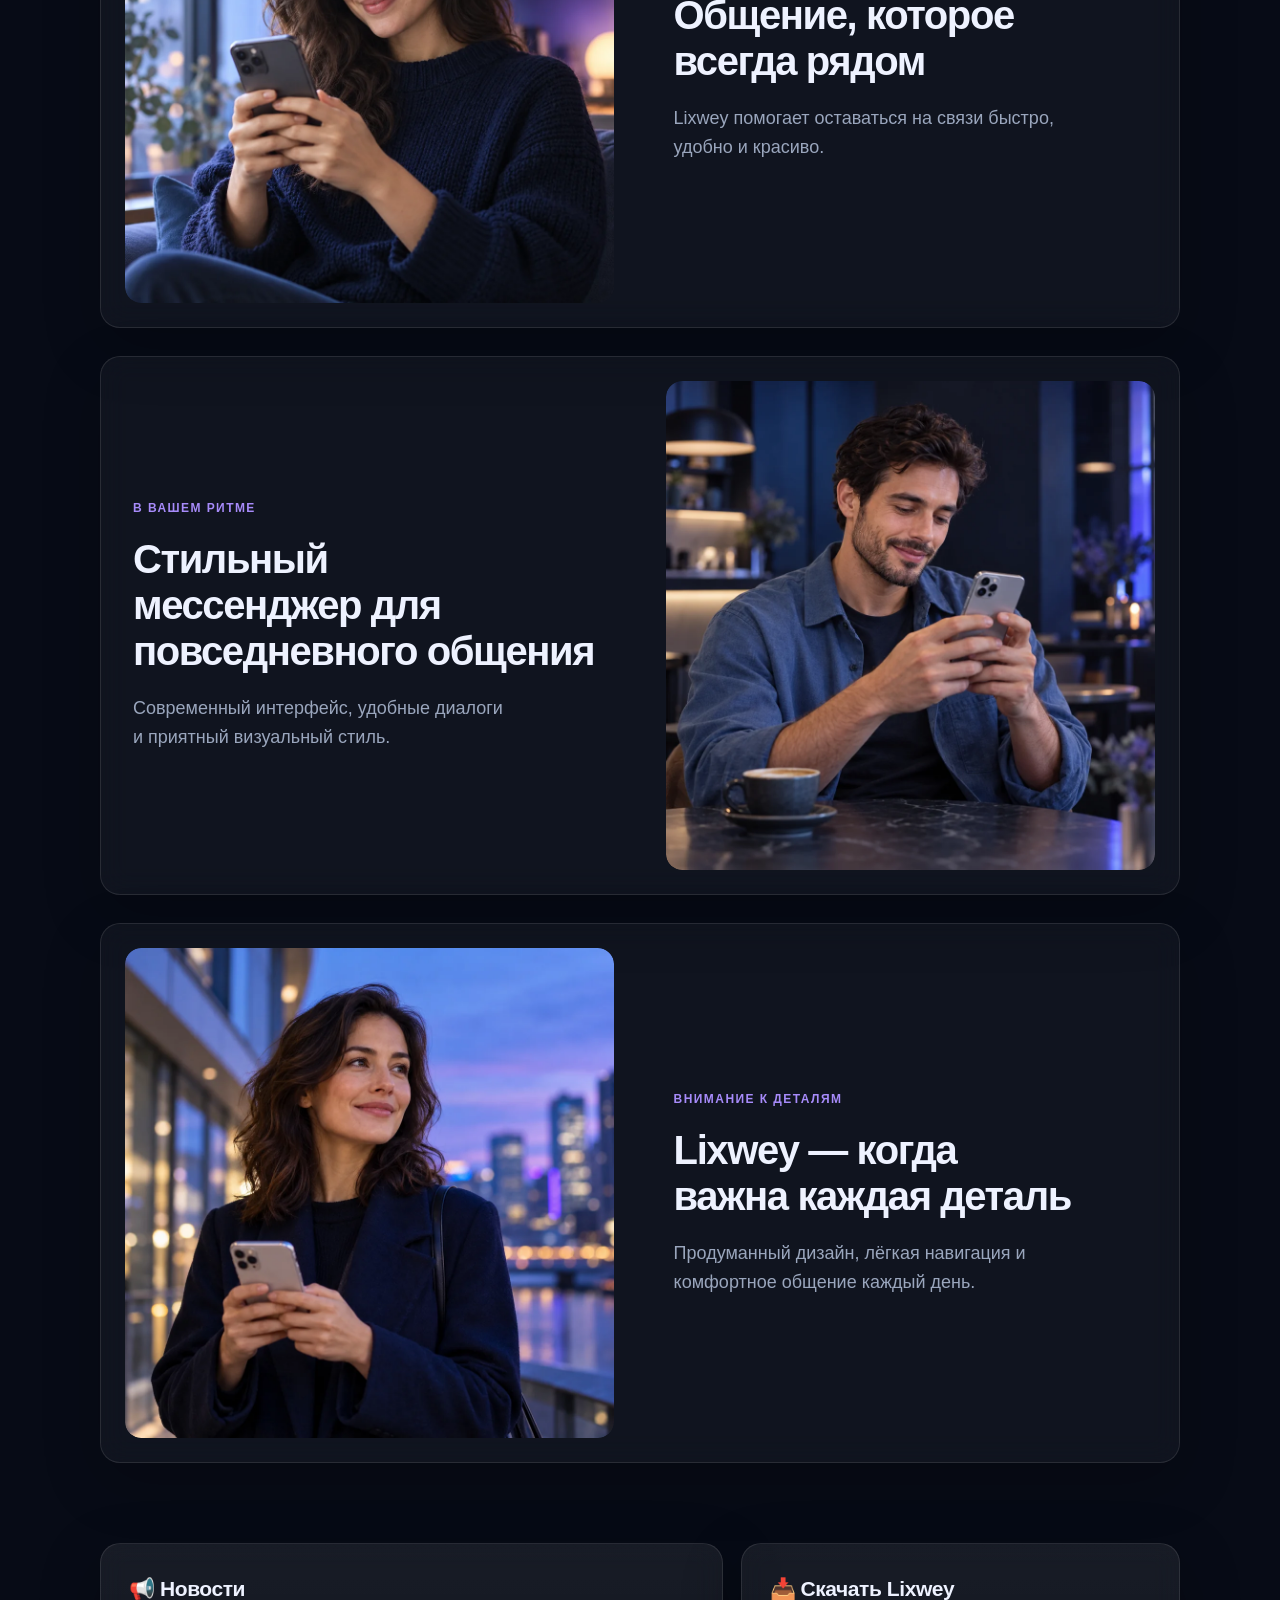
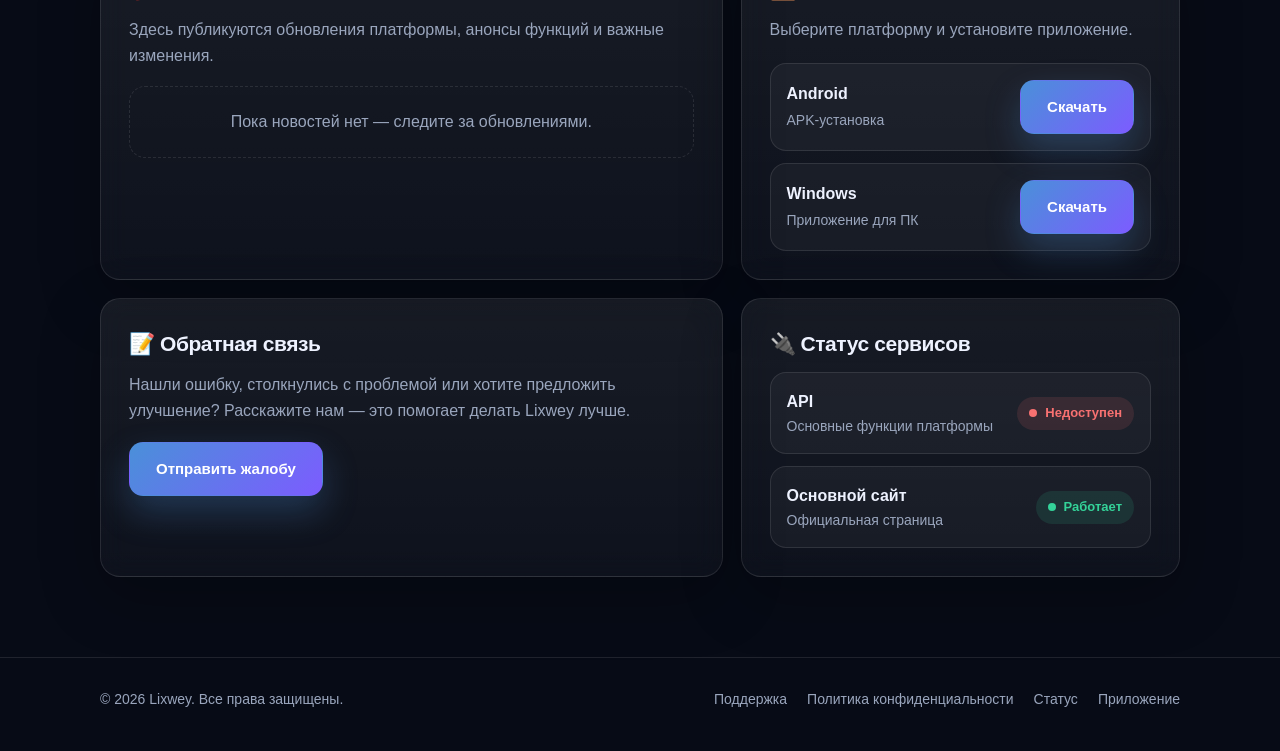
==== commit 304c3e96: "Add Android download page and improve download layouts" ====
--- a/index.html
+++ b/index.html
@@ -28,13 +28,12 @@
     .span-5 { grid-column: span 5; }
     
     .empty { margin-top: 18px; padding: 22px; text-align: center; border: 1px dashed var(--border); border-radius: 16px; color: var(--muted); }
-    .download-list { margin-top: 20px; display: grid; gap: 12px; }
+    .download-list { margin-top: 20px; display: grid; grid-auto-rows: 1fr; gap: 12px; }
     .platform { display: flex; align-items: center; justify-content: space-between; gap: 16px; padding: 16px; border-radius: 16px; background: rgba(255,255,255,.04); border: 1px solid var(--border); }
     .platform strong { display: block; }
-    .platform span { color: var(--muted); font-size: 14px; }
-    .platform-windows { flex-wrap: wrap; }
-    .platform-windows > div { flex: 1; min-width: 90px; }
-    .platform-windows .btn { flex-shrink: 0; }
+    .platform span { color: var(--muted); font-size: 14px; overflow-wrap: anywhere; }
+    .platform > div { min-width: 0; }
+    .platform .btn { flex-shrink: 0; }
     
     .status { display: inline-flex; align-items: center; gap: 8px; padding: 6px 12px; border-radius: 999px; font-size: 13px; font-weight: 700; white-space: nowrap; }
     .status::before { content: ""; width: 8px; height: 8px; border-radius: 50%; background: currentColor; }
@@ -233,14 +232,14 @@
               <strong>Android</strong>
               <span>APK-установка</span>
             </div>
-            <a href="#" class="btn btn-primary">Скачать</a>
+            <a href="/download/android/" class="btn btn-primary">Скачать</a>
           </div>
-          <div class="platform platform-windows">
+          <div class="platform">
             <div>
               <strong>Windows</strong>
               <span>Приложение для ПК</span>
             </div>
-            <a href="/download/windows/" class="btn btn-primary">Скачать для Windows</a>
+            <a href="/download/windows/" class="btn btn-primary">Скачать</a>
           </div>
         </div>
       </article>
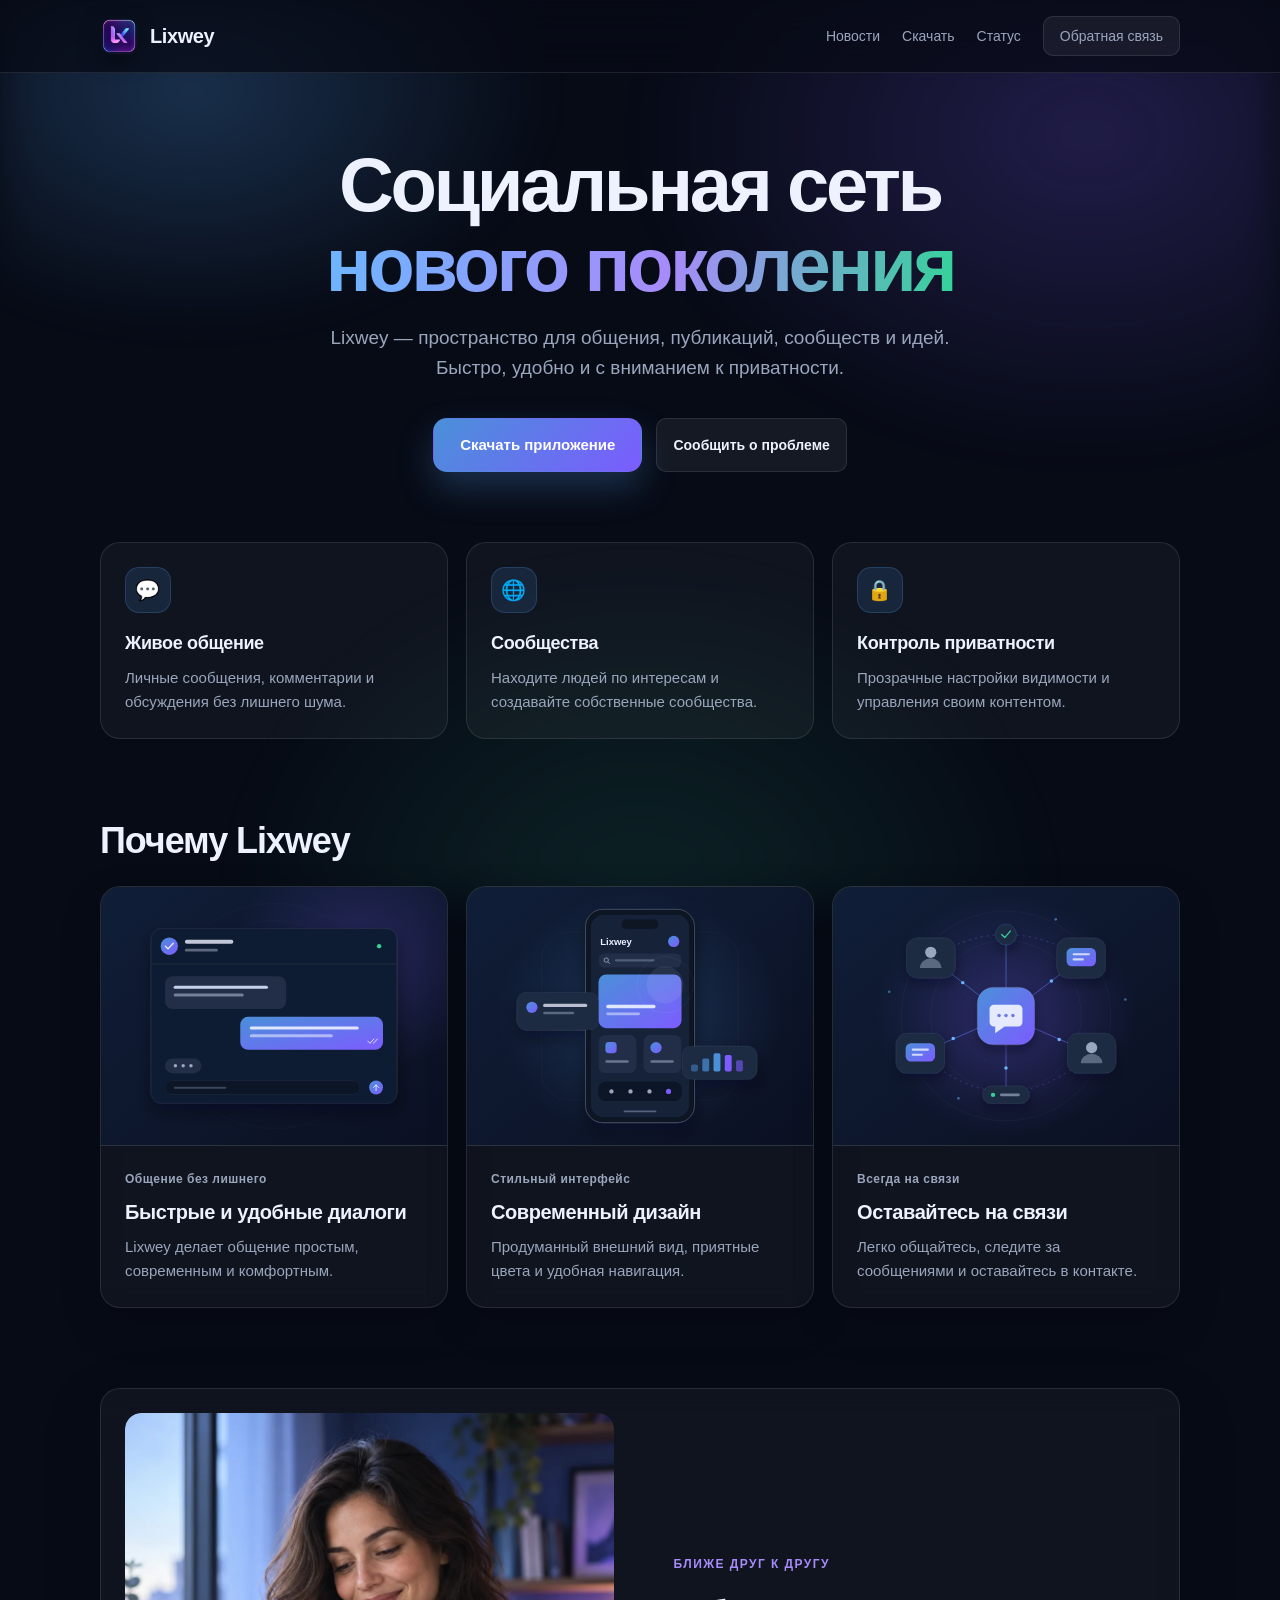
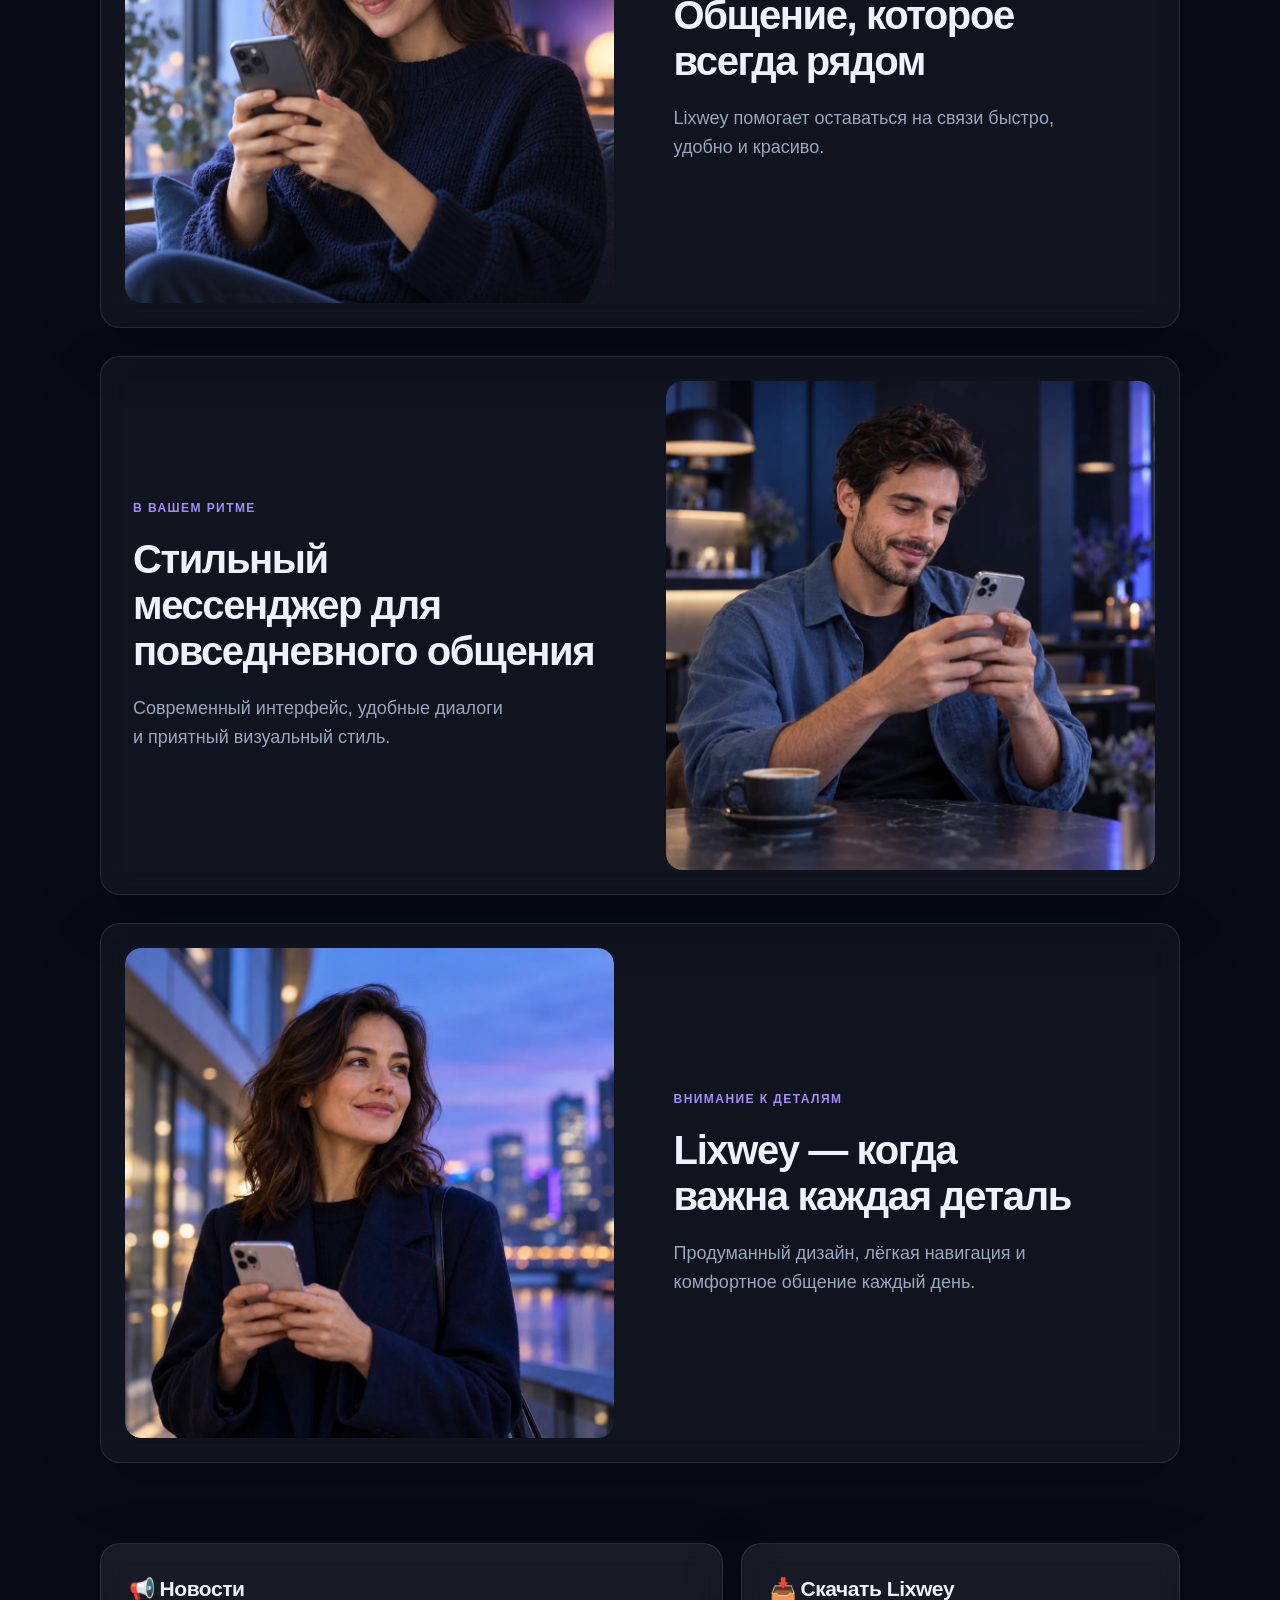
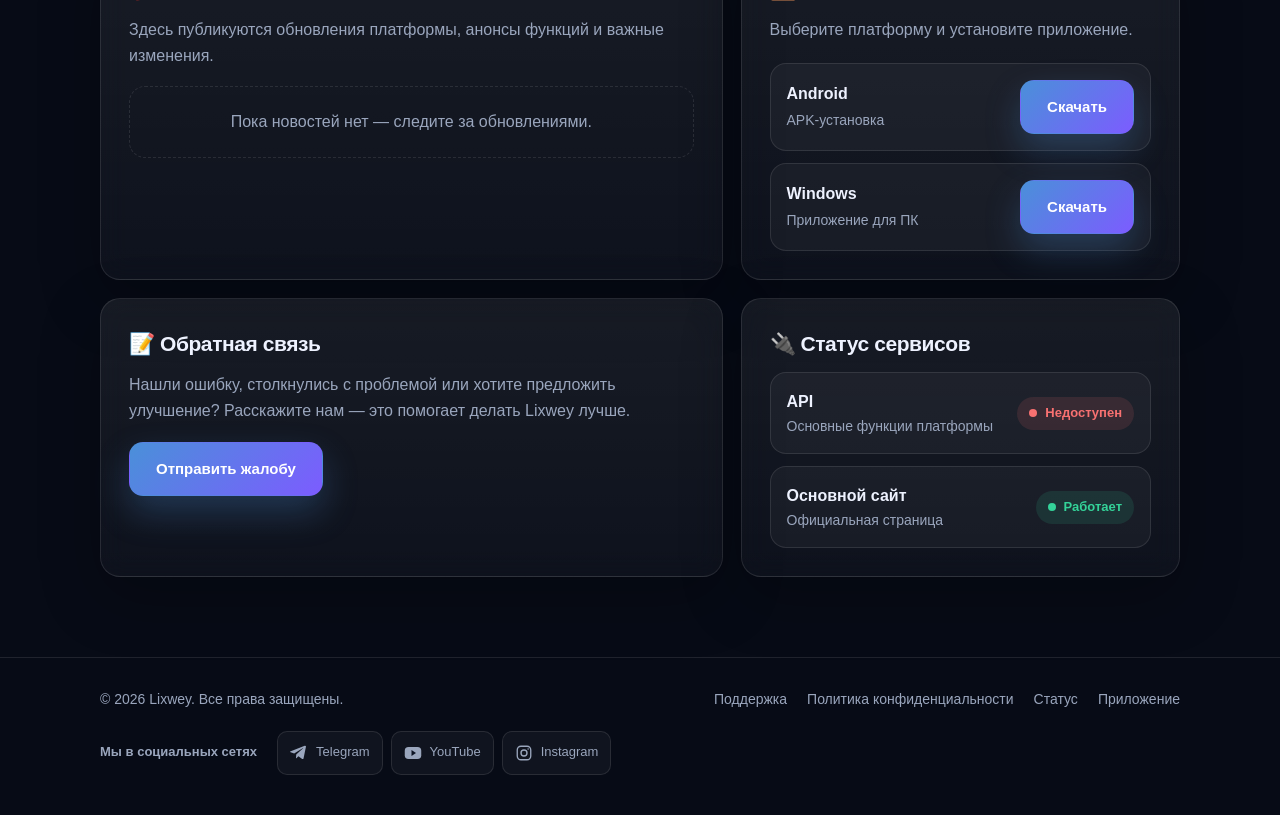
==== commit 5ccafb61: "update auth system" ====
--- a/index.html
+++ b/index.html
@@ -7,7 +7,8 @@
   <meta name="description" content="Lixwey — современная социальная сеть для общения, публикаций и сообществ.">
   <link rel="icon" type="image/png" href="favicon.png">
   <link rel="apple-touch-icon" href="favicon.png">
-    <link rel="stylesheet" href="css/style.css">
+  <link rel="stylesheet" href="/css/style.css?v=20261113-2">
+  <script src="/js/mobile-navigation.js?v=20261113-1" defer></script>
   
   <style>
     /* Стили только для главной страницы */
@@ -107,11 +108,12 @@
         <img src="favicon.png" alt="Логотип Lixwey" class="logo-img">
         Lixwey
         </div>
-      <div class="nav-links">
-        <a href="#news">Новости</a>
-        <a href="#download">Скачать</a>
-        <a href="#status">Статус</a>
-        <a href="reports/" class="btn btn-ghost">Обратная связь</a>
+      <button type="button" class="nav-toggle" aria-label="Открыть меню" aria-expanded="false" aria-controls="mobile-navigation"><span aria-hidden="true"></span><span aria-hidden="true"></span><span aria-hidden="true"></span></button>
+      <div class="nav-links" id="mobile-navigation">
+        <a href="/#news">Новости</a>
+        <a href="/#download">Скачать</a>
+        <a href="/#status">Статус</a>
+        <a href="/reports/" class="btn btn-ghost">Обратная связь</a>
       </div>
     </div>
   </nav>
@@ -280,6 +282,23 @@
         <a href="#download">Приложение</a>
       </div>
     </div>
+    <div class="container footer-socials">
+      <p class="footer-socials-title">Мы в социальных сетях</p>
+      <div class="footer-social-links">
+        <a class="footer-social-link" href="https://t.me/Lixwey_official" target="_blank" rel="noopener noreferrer" aria-label="Lixwey в Telegram (откроется в новой вкладке)">
+          <svg viewBox="0 0 24 24" aria-hidden="true" focusable="false"><path fill="currentColor" d="M21.4 3.6 18 20c-.3 1.2-1 1.5-2 .9l-5.2-3.8-2.5 2.4c-.3.3-.5.5-1 .5l.4-5.3 9.6-8.7c.4-.4-.1-.6-.6-.2L4.8 13.3l-5-1.6c-1.1-.3-1.1-1.1.2-1.6L19.6 2.5c.9-.3 1.8.2 1.8 1.1Z" transform="translate(1 0) scale(.95)"/></svg>
+          <span>Telegram</span>
+        </a>
+        <a class="footer-social-link" href="https://www.youtube.com/@Lixwey_official" target="_blank" rel="noopener noreferrer" aria-label="Lixwey на YouTube (откроется в новой вкладке)">
+          <svg viewBox="0 0 24 24" aria-hidden="true" focusable="false"><rect x="1" y="4" width="22" height="16" rx="5" fill="currentColor"/><path d="m10 8 6 4-6 4Z" fill="var(--bg-soft)"/></svg>
+          <span>YouTube</span>
+        </a>
+        <a class="footer-social-link" href="https://www.instagram.com/lixwey_official/" target="_blank" rel="noopener noreferrer" aria-label="Lixwey в Instagram (откроется в новой вкладке)">
+          <svg viewBox="0 0 24 24" aria-hidden="true" focusable="false" fill="none" stroke="currentColor" stroke-width="1.8"><rect x="3" y="3" width="18" height="18" rx="5"/><circle cx="12" cy="12" r="4"/><circle cx="17.5" cy="6.5" r="1" fill="currentColor" stroke="none"/></svg>
+          <span>Instagram</span>
+        </a>
+      </div>
+    </div>
   </footer>
 
   <script>
--- a/css/style.css
+++ b/css/style.css
@@ -95,6 +95,48 @@
 
 .nav-links a:hover { color: var(--text); }
 
+.nav-toggle { display: none; }
+.nav a:focus-visible, .nav-toggle:focus-visible { outline: 2px solid var(--accent); outline-offset: 4px; }
+
+@media (max-width: 768px) {
+  /* Without JavaScript all links remain available in a wrapping header. */
+  .nav-inner { flex-wrap: wrap; }
+  .nav-links { flex-wrap: wrap; }
+  .nav.nav--enhanced .nav-inner { position: relative; flex-wrap: nowrap; }
+  .nav--enhanced .nav-toggle {
+    position: relative; display: inline-flex; flex: 0 0 auto; align-items: center; justify-content: center;
+    width: 44px; height: 44px; padding: 0; border: 1px solid var(--border); border-radius: 12px;
+    background: rgba(255,255,255,.06); color: var(--text); cursor: pointer;
+  }
+  .nav-toggle span { position: absolute; width: 20px; height: 2px; border-radius: 2px; background: currentColor; transition: transform .18s ease, opacity .18s ease; }
+  .nav-toggle span:nth-child(1) { transform: translateY(-6px); }
+  .nav-toggle span:nth-child(3) { transform: translateY(6px); }
+  .nav-toggle[aria-expanded="true"] span:nth-child(1) { transform: rotate(45deg); }
+  .nav-toggle[aria-expanded="true"] span:nth-child(2) { opacity: 0; }
+  .nav-toggle[aria-expanded="true"] span:nth-child(3) { transform: rotate(-45deg); }
+  .nav--enhanced .nav-links {
+    position: absolute; top: calc(100% + 8px); right: 0; z-index: 1;
+    display: flex; flex-direction: column; align-items: stretch; gap: 4px;
+    width: min(320px, 100%); max-height: calc(100dvh - 100px); overflow-y: auto;
+    padding: 10px; border: 1px solid var(--border); border-radius: 16px;
+    background: rgba(13,20,36,.97); backdrop-filter: blur(18px); box-shadow: 0 20px 50px rgba(0,0,0,.35);
+    opacity: 0; visibility: hidden; pointer-events: none; transform: translateY(-6px);
+    transition: opacity .18s ease, transform .18s ease, visibility 0s linear .18s;
+  }
+  .nav--enhanced.nav--open .nav-links { opacity: 1; visibility: visible; pointer-events: auto; transform: translateY(0); transition-delay: 0s; }
+  .nav.nav--enhanced .nav-links a {
+    display: flex; align-items: center; justify-content: flex-start; min-height: 48px;
+    margin: 0; padding: 12px 14px; border: 1px solid transparent; border-radius: 10px;
+    background: transparent; color: var(--text); font-size: 15px; font-weight: 500; line-height: 1.4;
+  }
+  .nav.nav--enhanced .nav-links a:hover { background: rgba(124,92,255,.12); border-color: var(--border); transform: none; }
+  .nav.nav--enhanced .nav-links a:focus-visible { outline-offset: -3px; }
+}
+
+@media (prefers-reduced-motion: reduce) {
+  .nav--enhanced .nav-links, .nav-toggle span { transition: none; }
+}
+
 /* Кнопки */
 .btn {
   display: inline-flex;
@@ -154,13 +196,22 @@
 .footer-links a { color: var(--muted); text-decoration: none; }
 .footer-links a:hover { color: var(--text); }
 
-@media (max-width: 900px) {
-  .nav-links a:not(.btn) { display: none; }
-}
+.footer-socials { display: flex; flex-wrap: wrap; align-items: center; gap: 12px 20px; margin-top: 20px; }
+.footer-socials-title { color: var(--muted); font-size: 13px; font-weight: 600; }
+.footer-social-links { display: flex; flex-wrap: wrap; gap: 8px; }
+.footer-social-link { display: inline-flex; align-items: center; justify-content: center; gap: 8px; min-height: 44px; padding: 8px 12px; border: 1px solid var(--border); border-radius: 10px; background: rgba(255,255,255,.04); color: var(--muted); text-decoration: none; font-size: 13px; transition: background .2s ease, border-color .2s ease, color .2s ease; }
+.footer-social-link svg { flex: 0 0 auto; width: 18px; height: 18px; }
+.footer-social-link:hover { color: var(--text); border-color: rgba(124,92,255,.35); background: rgba(124,92,255,.1); }
+.footer-social-link:focus-visible { outline: 2px solid var(--accent); outline-offset: 3px; }
+@media (prefers-reduced-motion: reduce) { .footer-social-link { transition: none; } }
+
 @media (max-width: 600px) {
   .container { width: calc(100% - 28px); }
   .nav-inner { padding: 12px 0; }
   .footer-inner { flex-direction: column; text-align: center; }
+  .footer-links, .footer-socials, .footer-social-links { justify-content: center; }
+  .footer-links { flex-wrap: wrap; }
+  .footer-socials { text-align: center; }
 }
 
 
@@ -189,4 +240,4 @@
 * {
   scrollbar-width: thin;
   scrollbar-color: #2a354a var(--bg);
-}+}
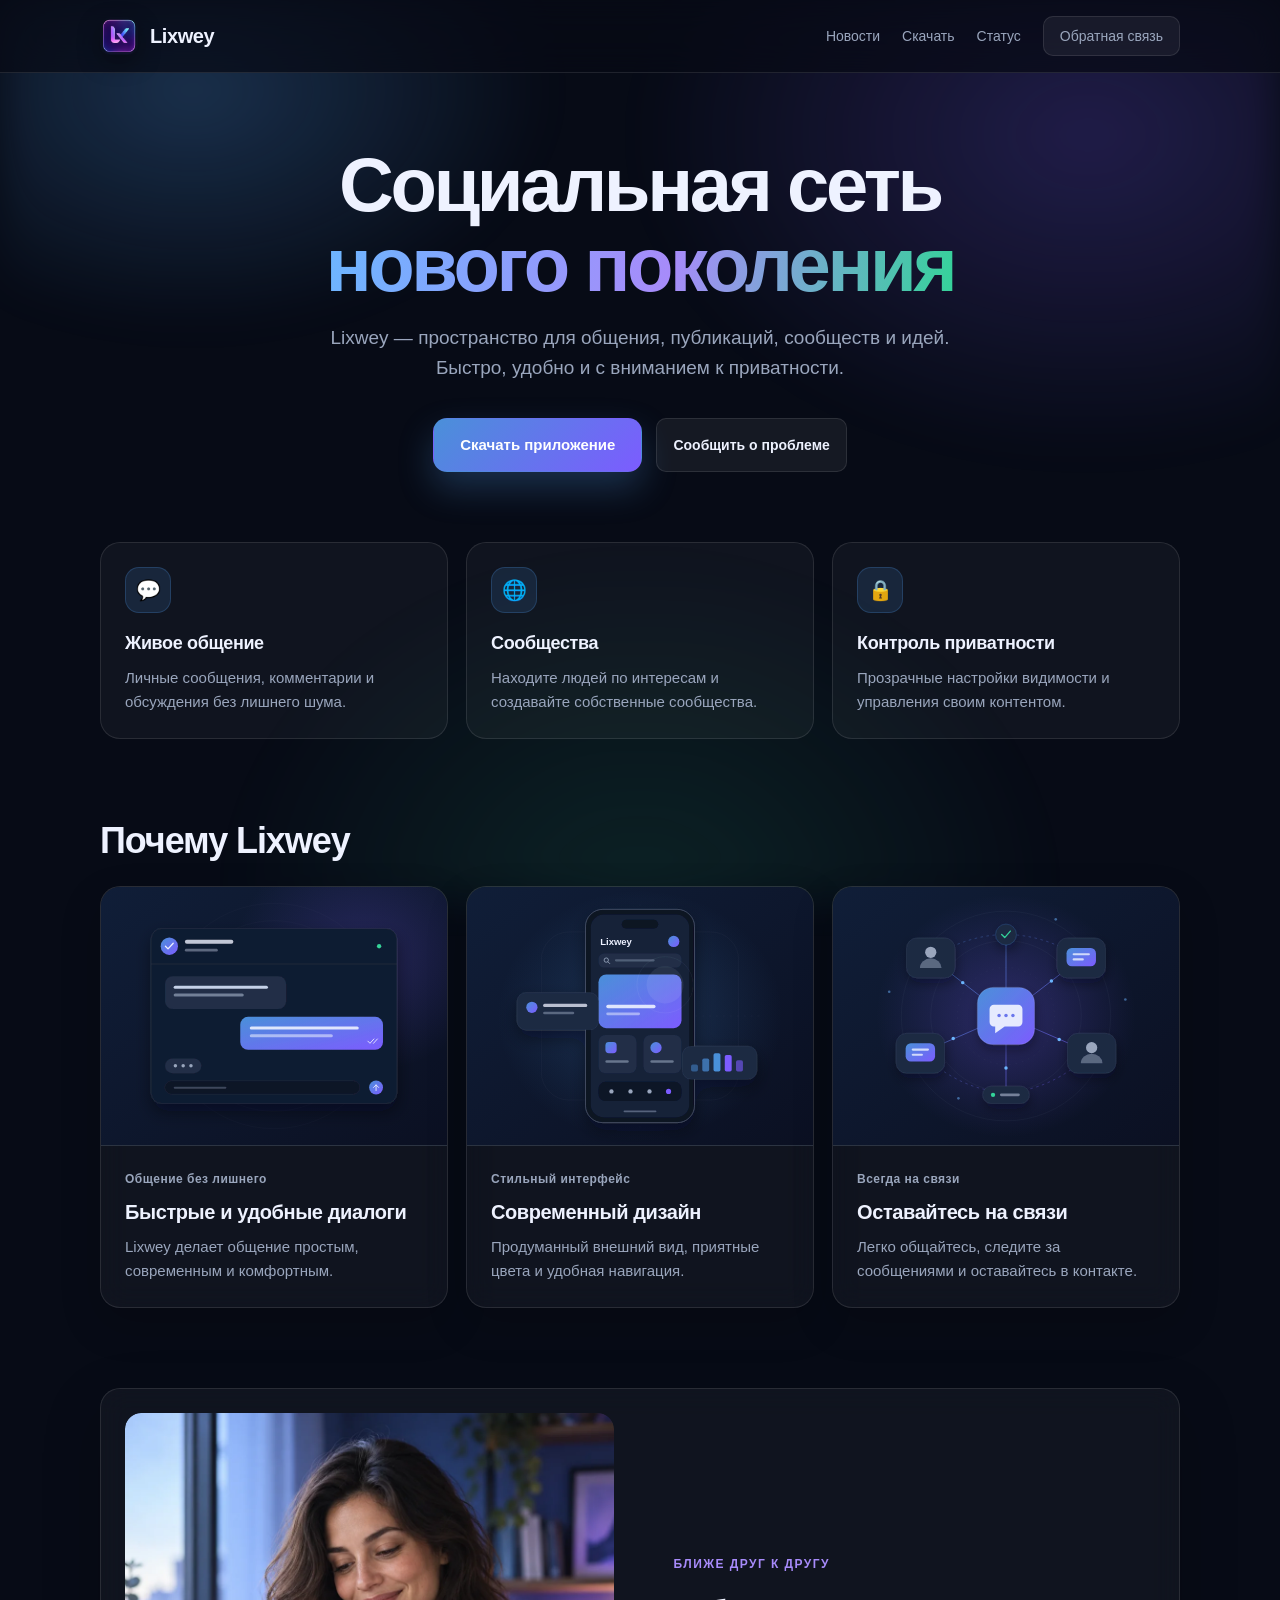
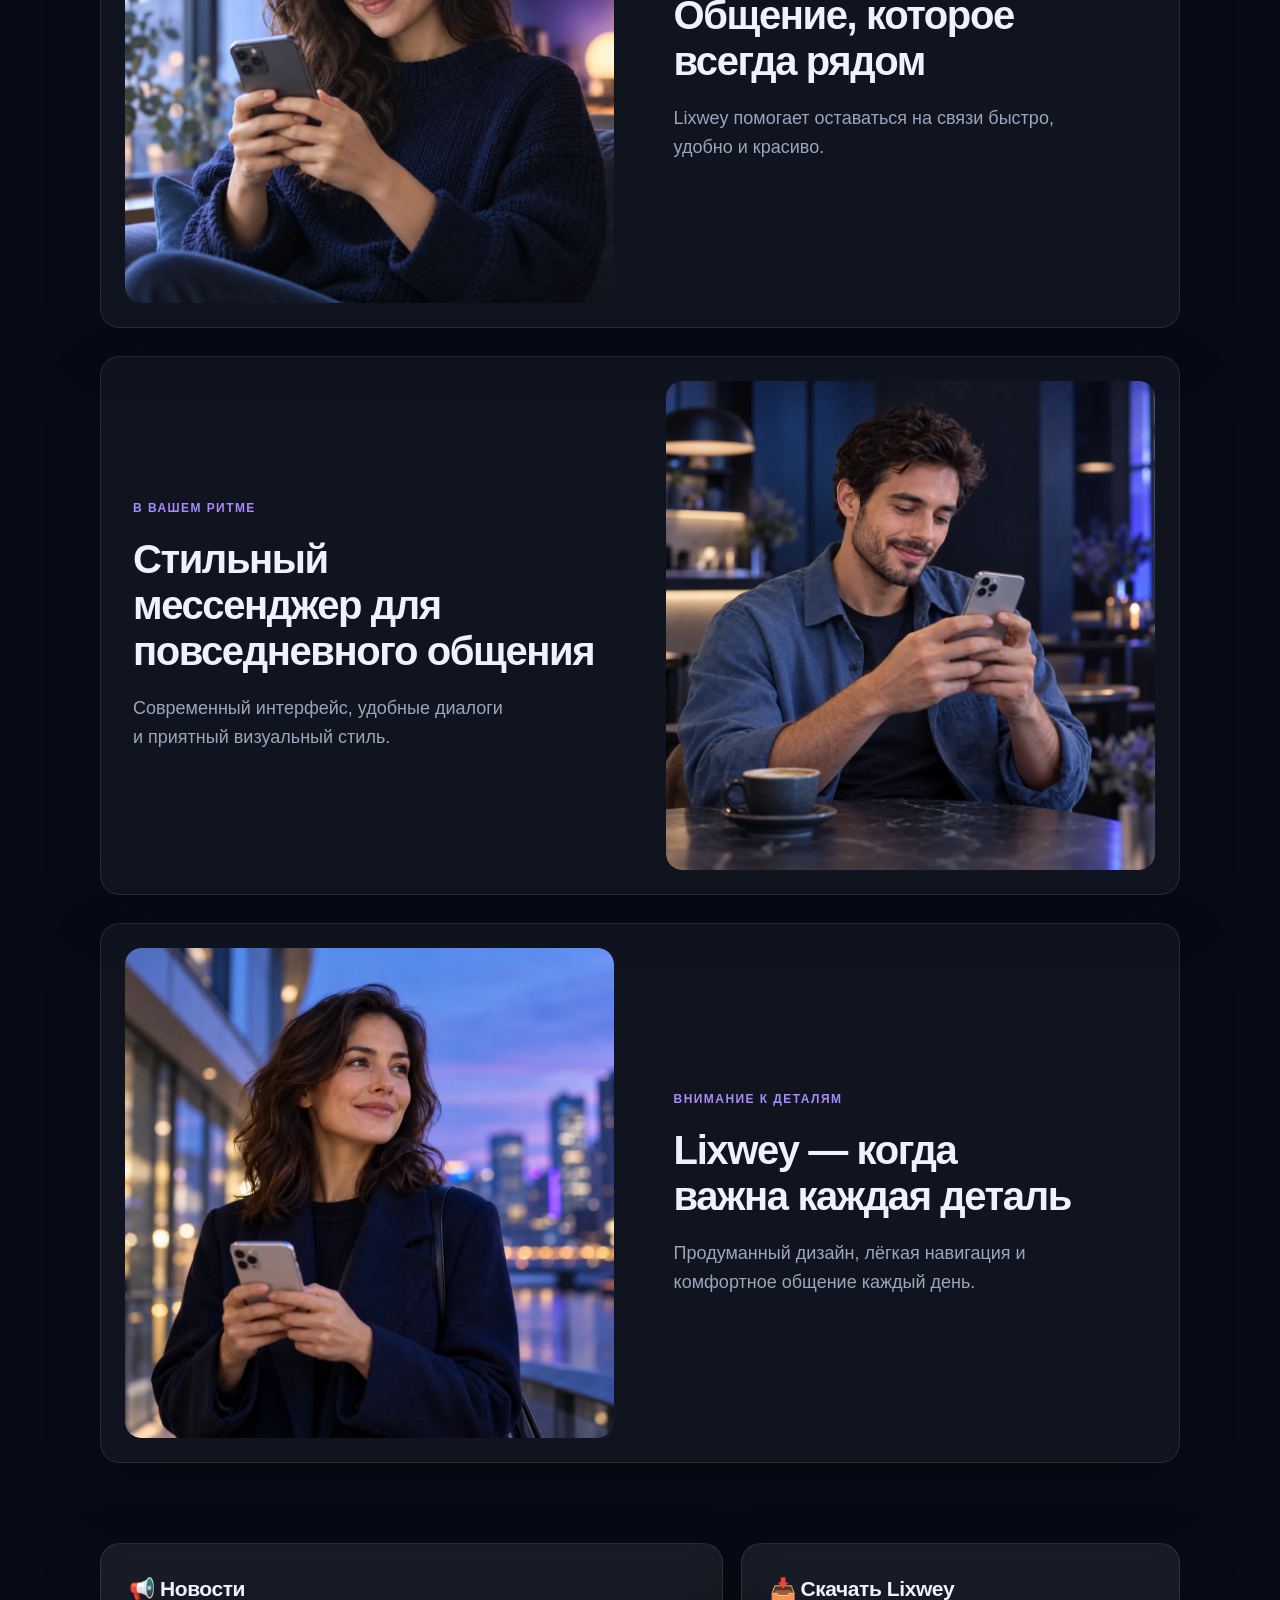
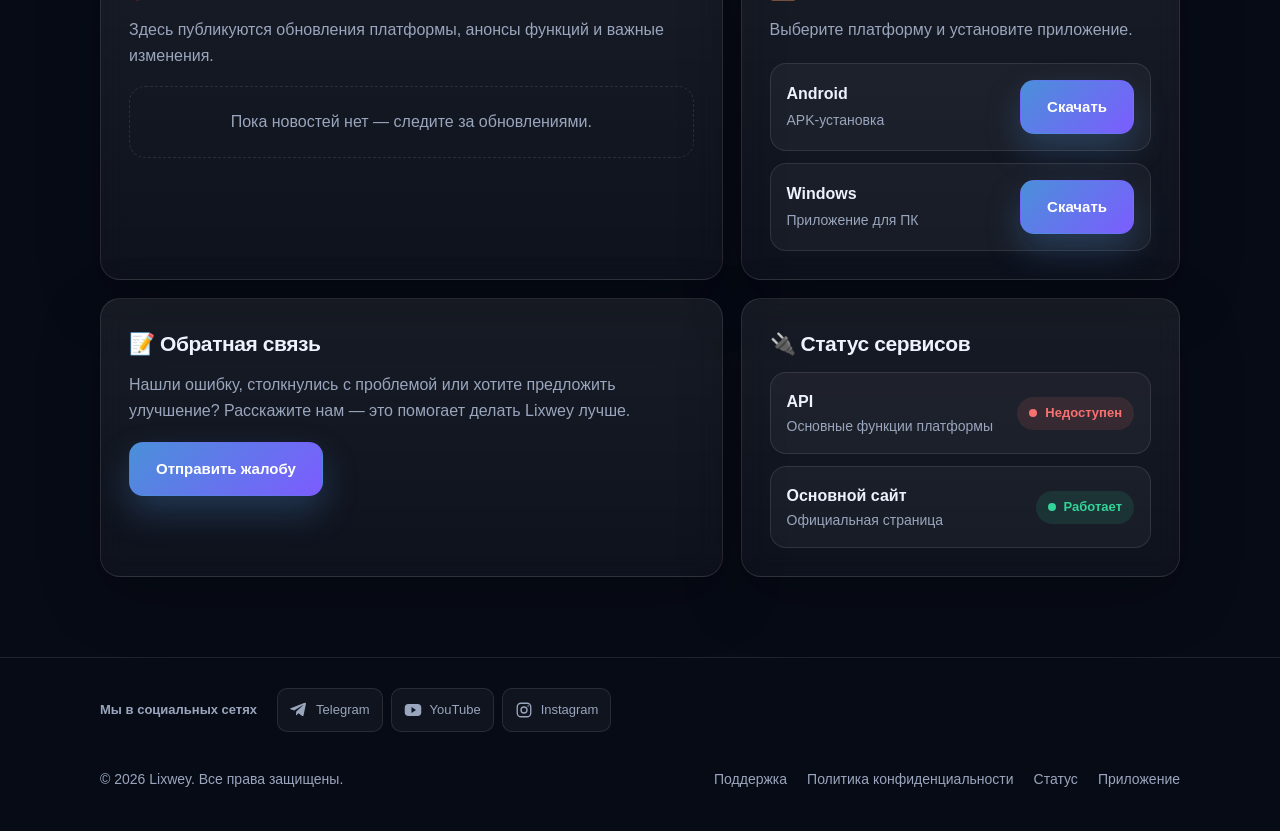
==== commit d9f6c4da: "update auth system" ====
--- a/index.html
+++ b/index.html
@@ -7,7 +7,7 @@
   <meta name="description" content="Lixwey — современная социальная сеть для общения, публикаций и сообществ.">
   <link rel="icon" type="image/png" href="favicon.png">
   <link rel="apple-touch-icon" href="favicon.png">
-  <link rel="stylesheet" href="/css/style.css?v=20261113-2">
+  <link rel="stylesheet" href="/css/style.css?v=20261113-3">
   <script src="/js/mobile-navigation.js?v=20261113-1" defer></script>
   
   <style>
@@ -273,15 +273,6 @@
   </main>
 
   <footer>
-    <div class="container footer-inner">
-      <span>© 2026 Lixwey. Все права защищены.</span>
-      <div class="footer-links">
-        <a href="reports/">Поддержка</a>
-        <a href="privacy/">Политика конфиденциальности</a> <!-- НОВАЯ ССЫЛКА -->
-        <a href="#status">Статус</a>
-        <a href="#download">Приложение</a>
-      </div>
-    </div>
     <div class="container footer-socials">
       <p class="footer-socials-title">Мы в социальных сетях</p>
       <div class="footer-social-links">
@@ -299,6 +290,15 @@
         </a>
       </div>
     </div>
+    <div class="container footer-inner">
+      <span>© 2026 Lixwey. Все права защищены.</span>
+      <div class="footer-links">
+        <a href="reports/">Поддержка</a>
+        <a href="privacy/">Политика конфиденциальности</a> <!-- НОВАЯ ССЫЛКА -->
+        <a href="#status">Статус</a>
+        <a href="#download">Приложение</a>
+      </div>
+    </div>
   </footer>
 
   <script>
--- a/css/style.css
+++ b/css/style.css
@@ -196,7 +196,14 @@
 .footer-links a { color: var(--muted); text-decoration: none; }
 .footer-links a:hover { color: var(--text); }
 
-.footer-socials { display: flex; flex-wrap: wrap; align-items: center; gap: 12px 20px; margin-top: 20px; }
+.footer-socials {
+  display: flex;
+  flex-wrap: wrap;
+  align-items: center;
+  gap: 12px 20px;
+  margin-top: 0;
+  margin-bottom: 36px;
+}
 .footer-socials-title { color: var(--muted); font-size: 13px; font-weight: 600; }
 .footer-social-links { display: flex; flex-wrap: wrap; gap: 8px; }
 .footer-social-link { display: inline-flex; align-items: center; justify-content: center; gap: 8px; min-height: 44px; padding: 8px 12px; border: 1px solid var(--border); border-radius: 10px; background: rgba(255,255,255,.04); color: var(--muted); text-decoration: none; font-size: 13px; transition: background .2s ease, border-color .2s ease, color .2s ease; }
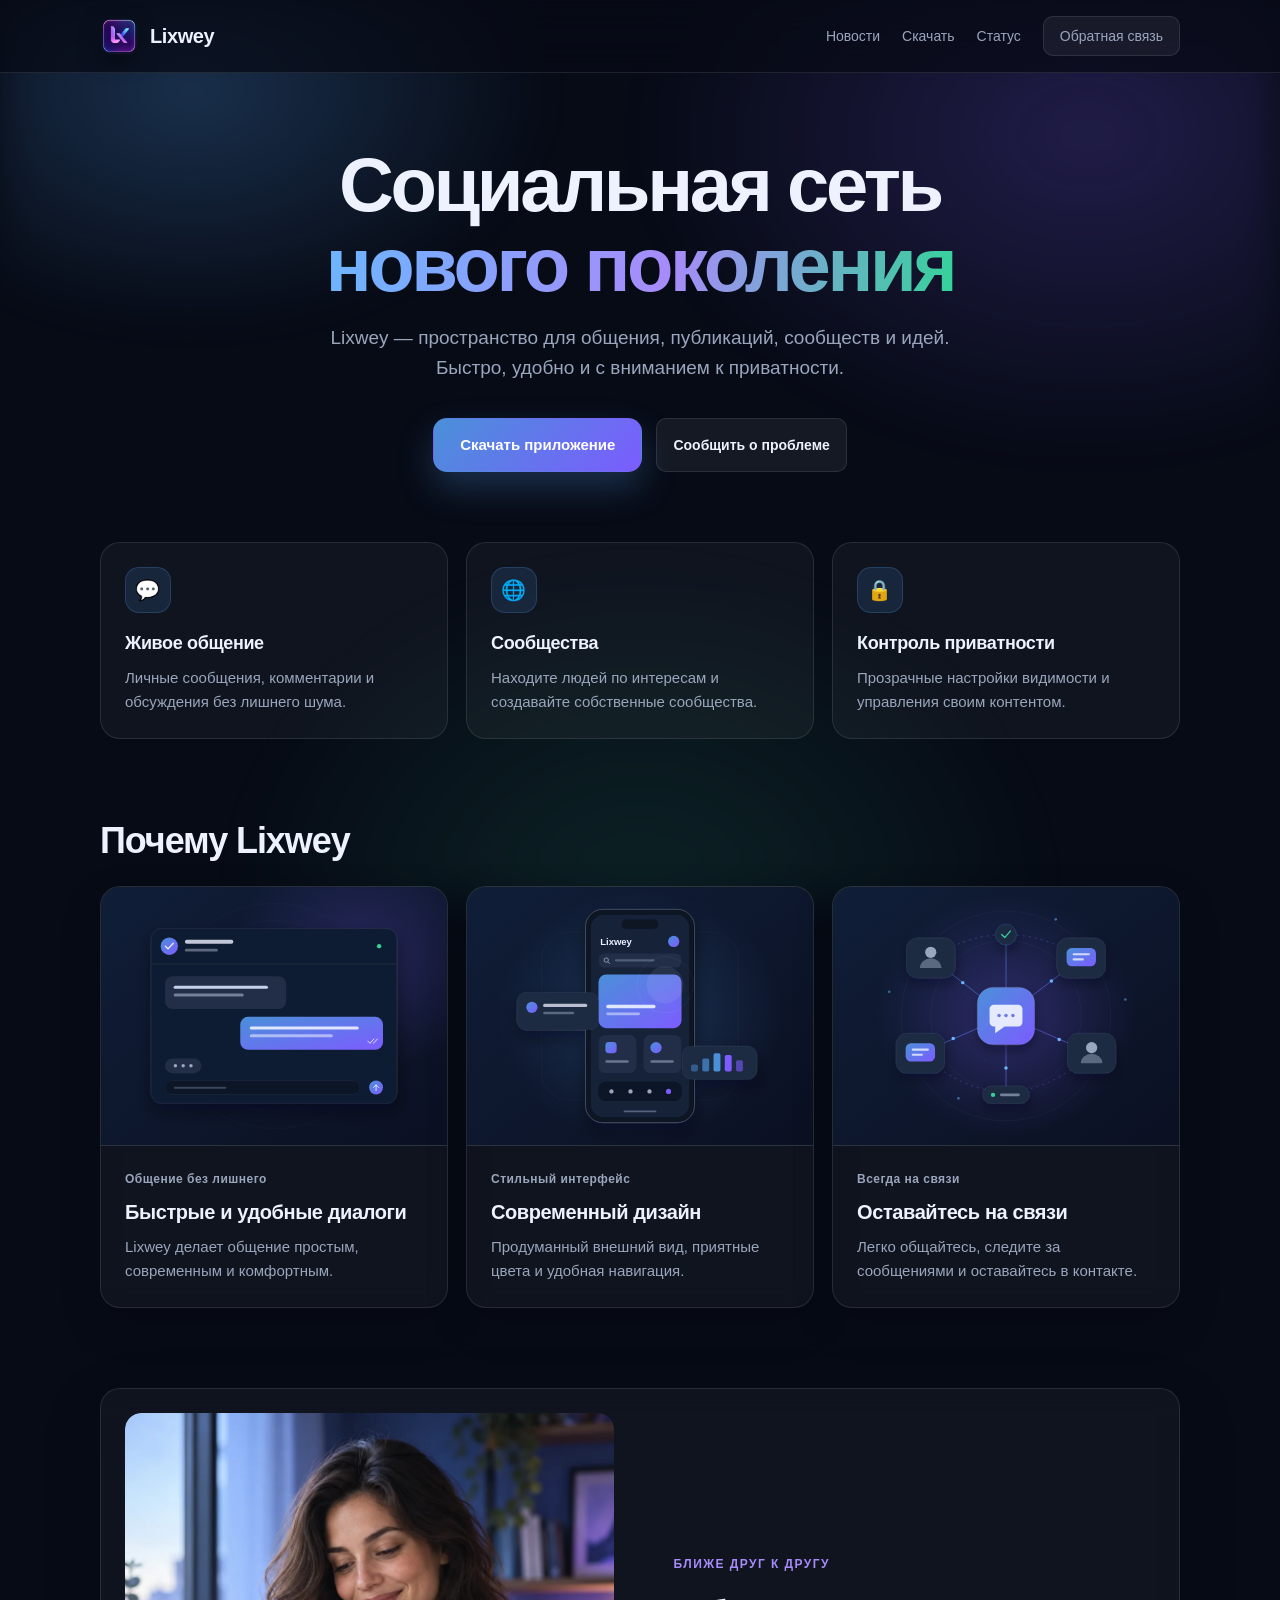
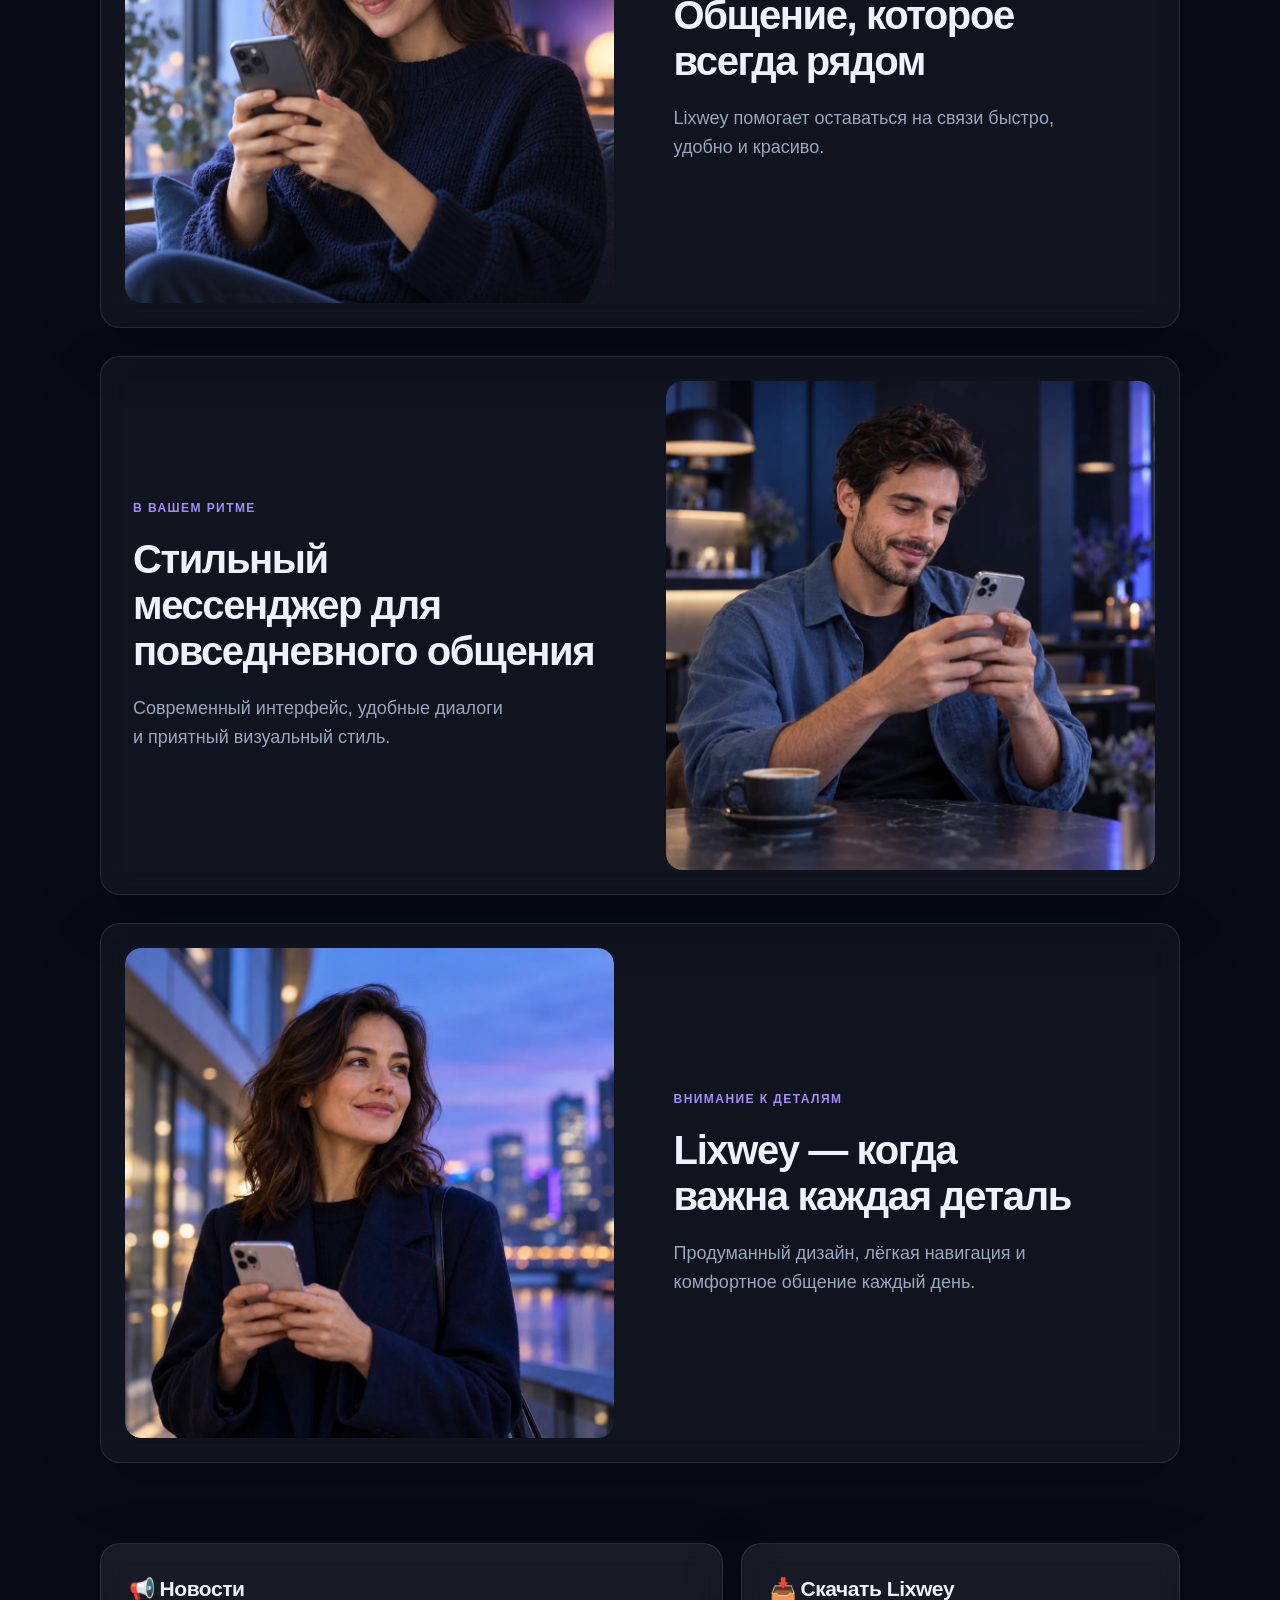
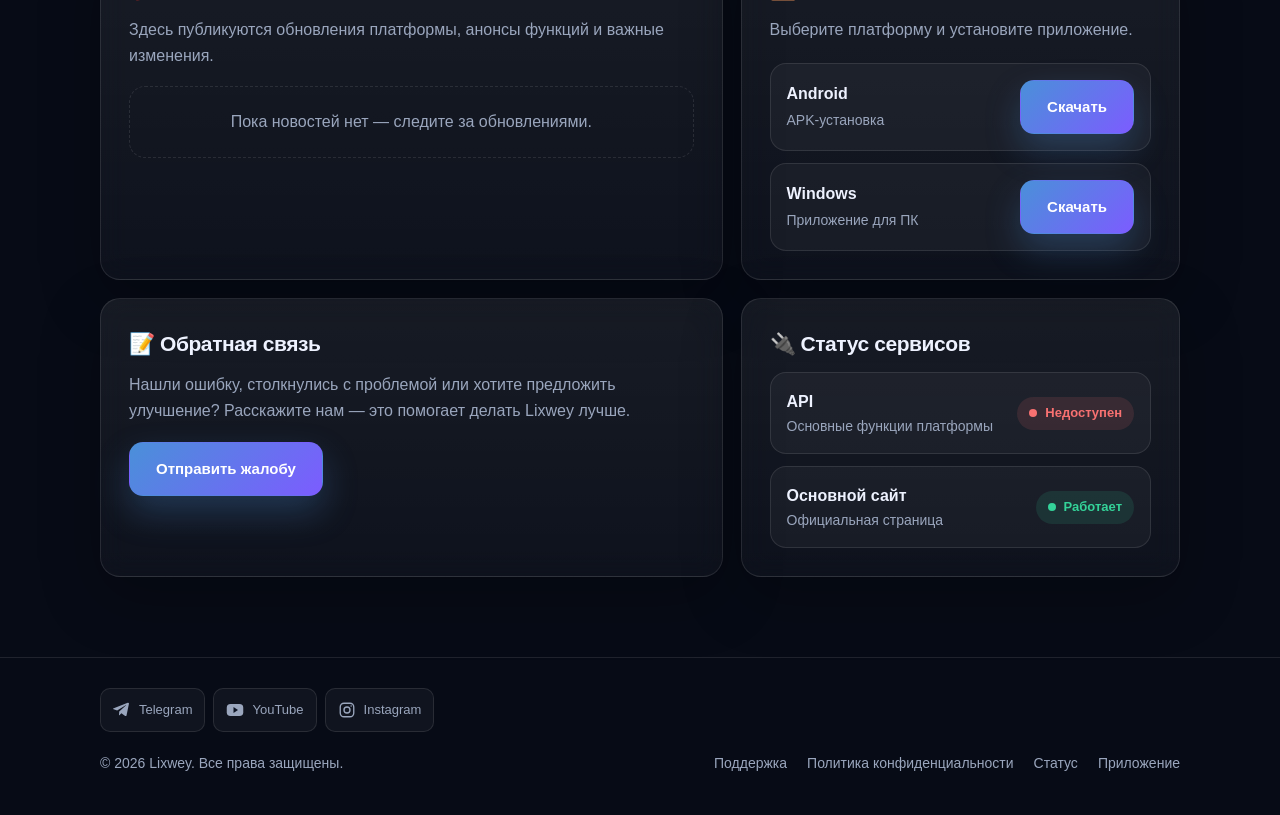
==== commit 8265d879: "update auth system" ====
--- a/index.html
+++ b/index.html
@@ -7,7 +7,7 @@
   <meta name="description" content="Lixwey — современная социальная сеть для общения, публикаций и сообществ.">
   <link rel="icon" type="image/png" href="favicon.png">
   <link rel="apple-touch-icon" href="favicon.png">
-  <link rel="stylesheet" href="/css/style.css?v=20261113-3">
+  <link rel="stylesheet" href="/css/style.css?v=20261113-4">
   <script src="/js/mobile-navigation.js?v=20261113-1" defer></script>
   
   <style>
@@ -274,7 +274,6 @@
 
   <footer>
     <div class="container footer-socials">
-      <p class="footer-socials-title">Мы в социальных сетях</p>
       <div class="footer-social-links">
         <a class="footer-social-link" href="https://t.me/Lixwey_official" target="_blank" rel="noopener noreferrer" aria-label="Lixwey в Telegram (откроется в новой вкладке)">
           <svg viewBox="0 0 24 24" aria-hidden="true" focusable="false"><path fill="currentColor" d="M21.4 3.6 18 20c-.3 1.2-1 1.5-2 .9l-5.2-3.8-2.5 2.4c-.3.3-.5.5-1 .5l.4-5.3 9.6-8.7c.4-.4-.1-.6-.6-.2L4.8 13.3l-5-1.6c-1.1-.3-1.1-1.1.2-1.6L19.6 2.5c.9-.3 1.8.2 1.8 1.1Z" transform="translate(1 0) scale(.95)"/></svg>
--- a/css/style.css
+++ b/css/style.css
@@ -202,7 +202,7 @@
   align-items: center;
   gap: 12px 20px;
   margin-top: 0;
-  margin-bottom: 36px;
+  margin-bottom: 20px;
 }
 .footer-socials-title { color: var(--muted); font-size: 13px; font-weight: 600; }
 .footer-social-links { display: flex; flex-wrap: wrap; gap: 8px; }
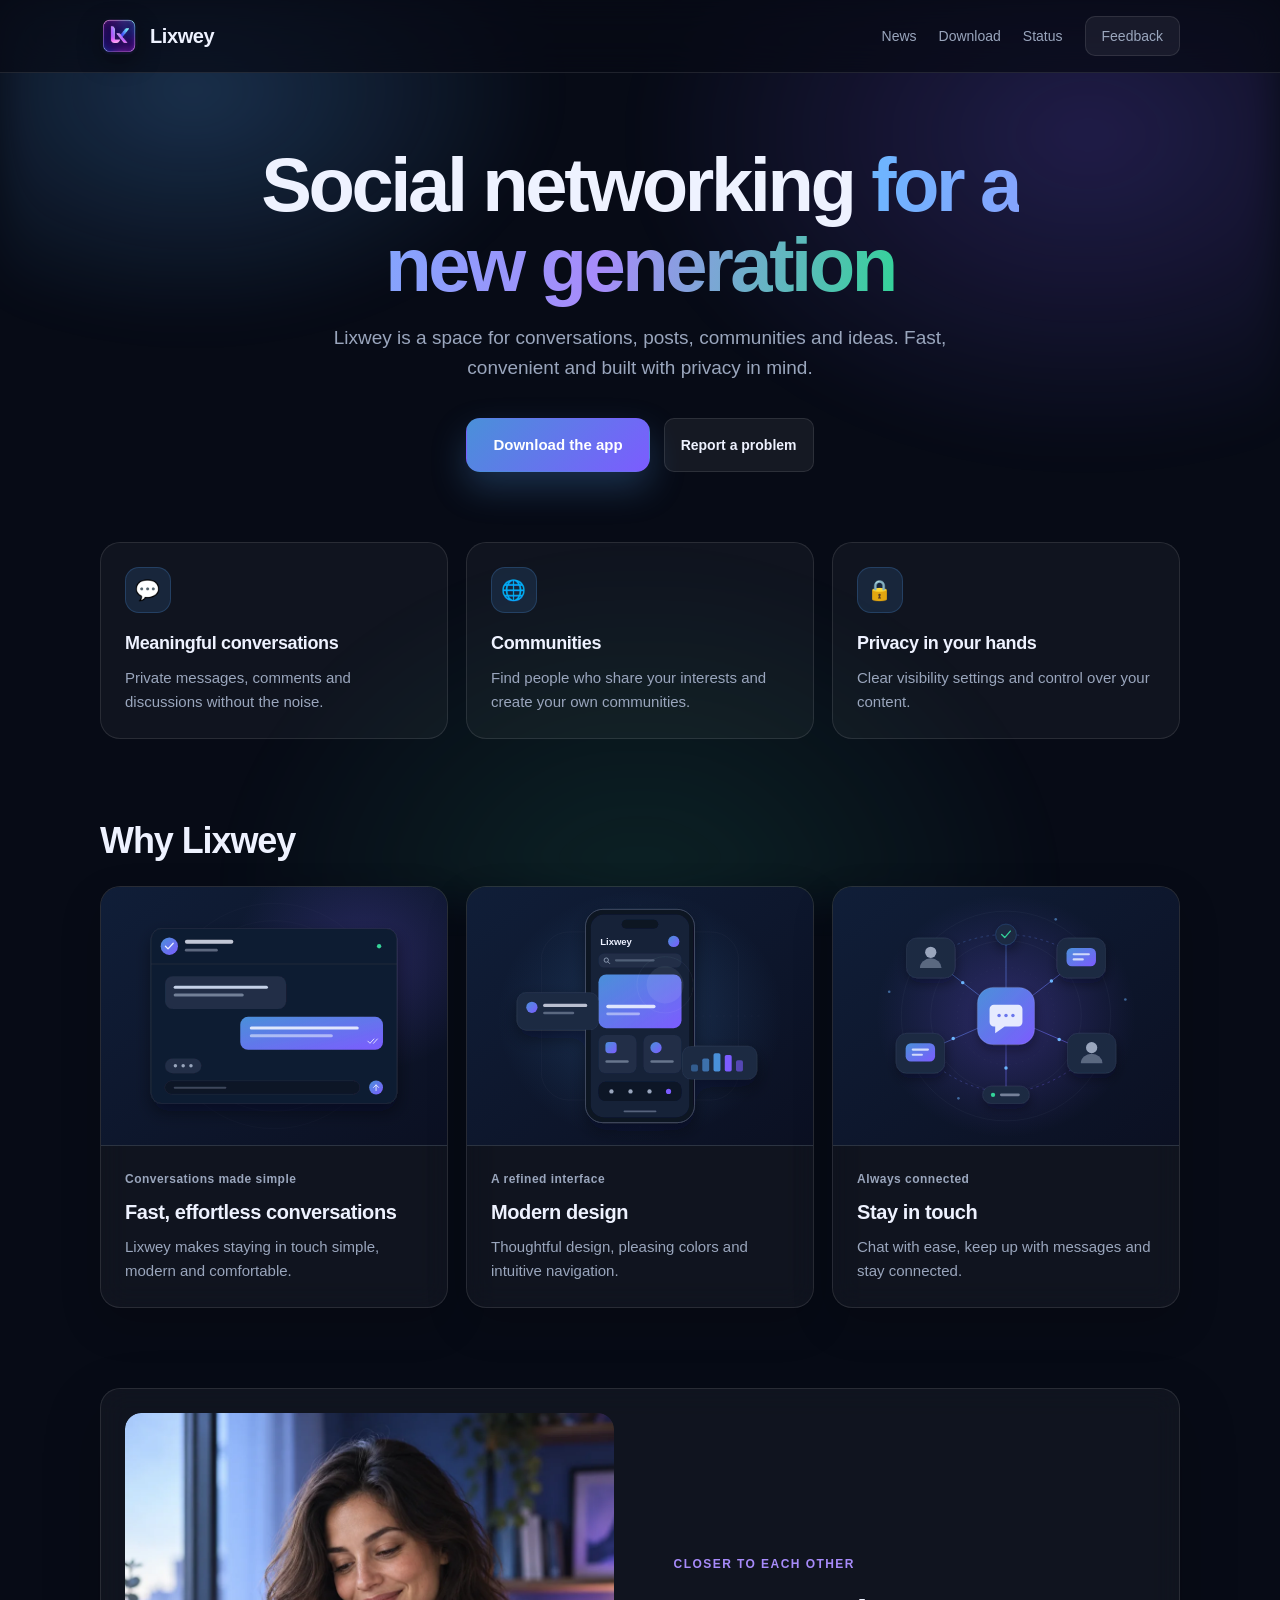
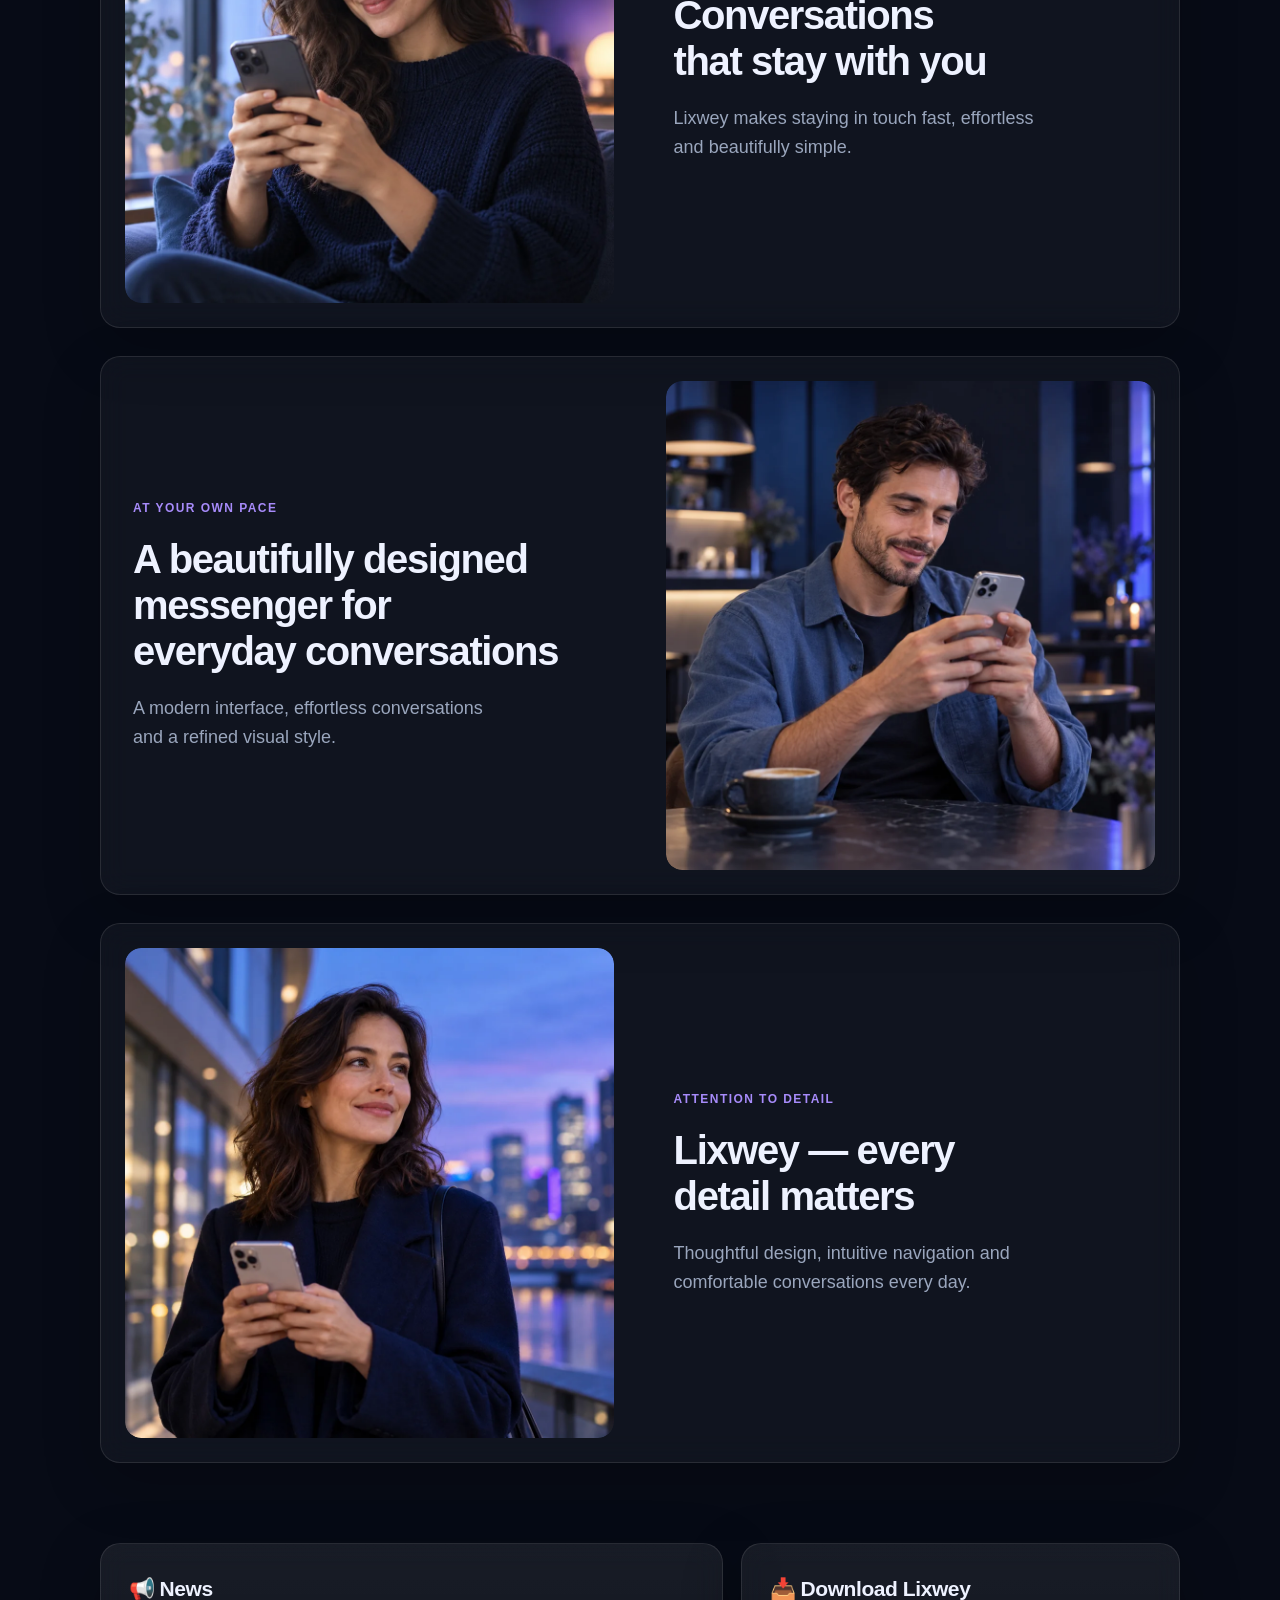
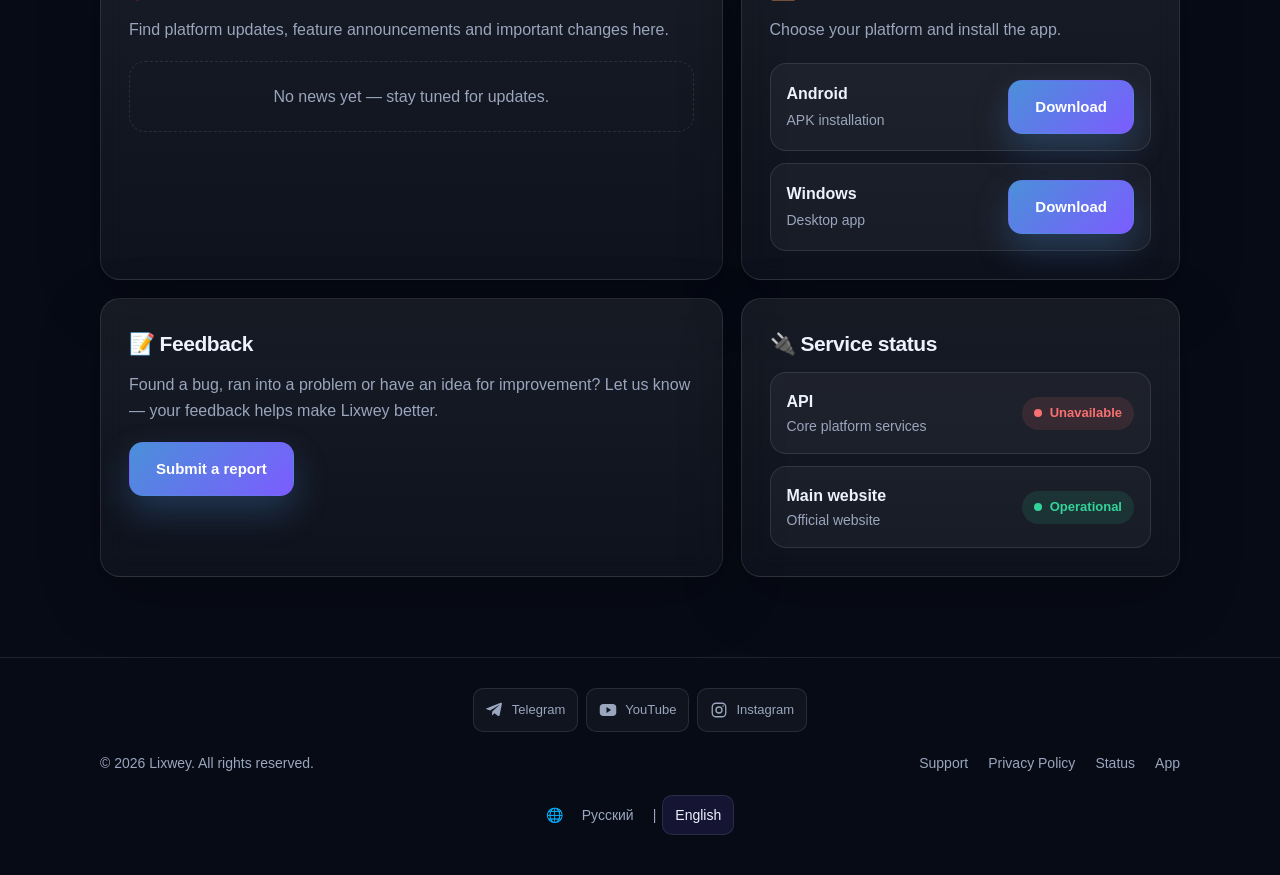
==== commit 265707f0: "Add Russian and English localization" ====
--- a/index.html
+++ b/index.html
@@ -2,13 +2,15 @@
 <html lang="ru">
 <head>
   <meta charset="utf-8">
+  <script src="/js/i18n-dictionary.js?v=20261113-5"></script>
+  <script src="/js/i18n.js?v=20261113-5"></script>
   <meta name="viewport" content="width=device-width, initial-scale=1">
   <title>Lixwey — социальная сеть нового поколения</title>
   <meta name="description" content="Lixwey — современная социальная сеть для общения, публикаций и сообществ.">
   <link rel="icon" type="image/png" href="favicon.png">
   <link rel="apple-touch-icon" href="favicon.png">
-  <link rel="stylesheet" href="/css/style.css?v=20261113-4">
-  <script src="/js/mobile-navigation.js?v=20261113-1" defer></script>
+  <link rel="stylesheet" href="/css/style.css?v=20261113-5">
+  <script src="/js/mobile-navigation.js?v=20261113-5" defer></script>
   
   <style>
     /* Стили только для главной страницы */
@@ -298,6 +300,12 @@
         <a href="#download">Приложение</a>
       </div>
     </div>
+    <div class="container footer-language" role="group" aria-label="Язык сайта">
+      <span aria-hidden="true">🌐</span>
+      <button type="button" data-language="ru" lang="ru" aria-label="Переключить на русский" aria-pressed="true" disabled>Русский</button>
+      <span aria-hidden="true">|</span>
+      <button type="button" data-language="en" lang="en" aria-label="Переключить на английский" aria-pressed="false" disabled>English</button>
+    </div>
   </footer>
 
   <script>
@@ -305,7 +313,7 @@
 
     async function checkApi() {
       apiStatus.className = "status status-warn";
-      apiStatus.textContent = "Проверка…";
+      window.LixweyI18n.setText(apiStatus, "Проверка…");
 
       try {
         const response = await fetch("https://api.lixwey.ru/ping", {
@@ -315,14 +323,14 @@
 
         if (response.ok) {
           apiStatus.className = "status status-ok";
-          apiStatus.textContent = "Работает";
+          window.LixweyI18n.setText(apiStatus, "Работает");
         } else {
           apiStatus.className = "status status-err";
-          apiStatus.textContent = "Проблемы";
+          window.LixweyI18n.setText(apiStatus, "Проблемы");
         }
       } catch {
         apiStatus.className = "status status-err";
-        apiStatus.textContent = "Недоступен";
+        window.LixweyI18n.setText(apiStatus, "Недоступен");
       }
     }
 
--- a/css/style.css
+++ b/css/style.css
@@ -201,16 +201,22 @@
   flex-wrap: wrap;
   align-items: center;
   gap: 12px 20px;
-  margin-top: 0;
-  margin-bottom: 20px;
-}
-.footer-socials-title { color: var(--muted); font-size: 13px; font-weight: 600; }
-.footer-social-links { display: flex; flex-wrap: wrap; gap: 8px; }
+  justify-content: center;
+  margin: 0 auto 20px;
+}
+.footer-social-links { display: flex; flex-wrap: wrap; justify-content: center; gap: 8px; }
 .footer-social-link { display: inline-flex; align-items: center; justify-content: center; gap: 8px; min-height: 44px; padding: 8px 12px; border: 1px solid var(--border); border-radius: 10px; background: rgba(255,255,255,.04); color: var(--muted); text-decoration: none; font-size: 13px; transition: background .2s ease, border-color .2s ease, color .2s ease; }
 .footer-social-link svg { flex: 0 0 auto; width: 18px; height: 18px; }
 .footer-social-link:hover { color: var(--text); border-color: rgba(124,92,255,.35); background: rgba(124,92,255,.1); }
 .footer-social-link:focus-visible { outline: 2px solid var(--accent); outline-offset: 3px; }
 @media (prefers-reduced-motion: reduce) { .footer-social-link { transition: none; } }
+
+.footer-language { display: flex; flex-wrap: wrap; align-items: center; justify-content: center; gap: 6px; margin-top: 20px; }
+.footer-language button { min-height: 40px; padding: 7px 12px; border: 1px solid transparent; border-radius: 10px; background: transparent; color: var(--muted); font: inherit; cursor: pointer; }
+.footer-language button[aria-pressed="true"] { color: var(--text); border-color: var(--border); background: rgba(124,92,255,.12); }
+.footer-language button:hover { color: var(--text); background: rgba(255,255,255,.06); }
+.footer-language button:focus-visible { outline: 2px solid var(--accent); outline-offset: 3px; }
+.footer-language button:disabled { cursor: default; }
 
 @media (max-width: 600px) {
   .container { width: calc(100% - 28px); }
